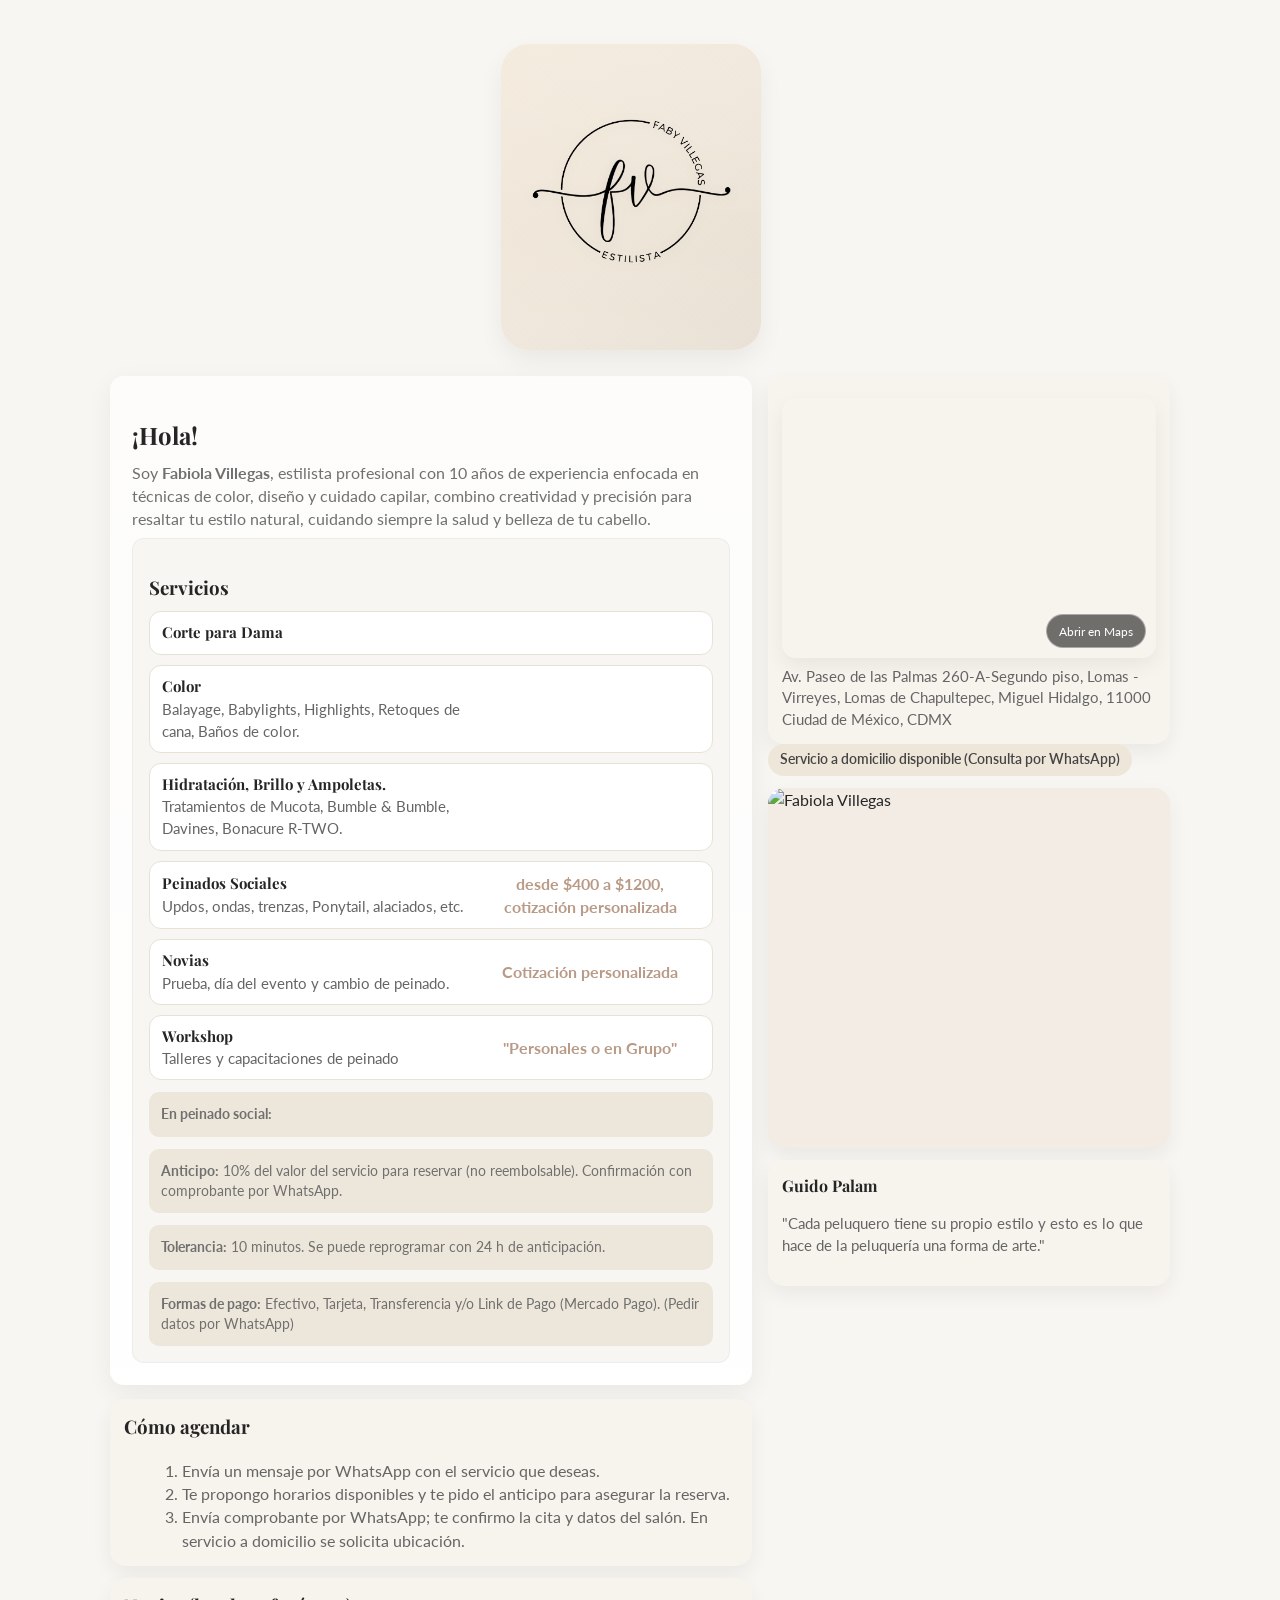
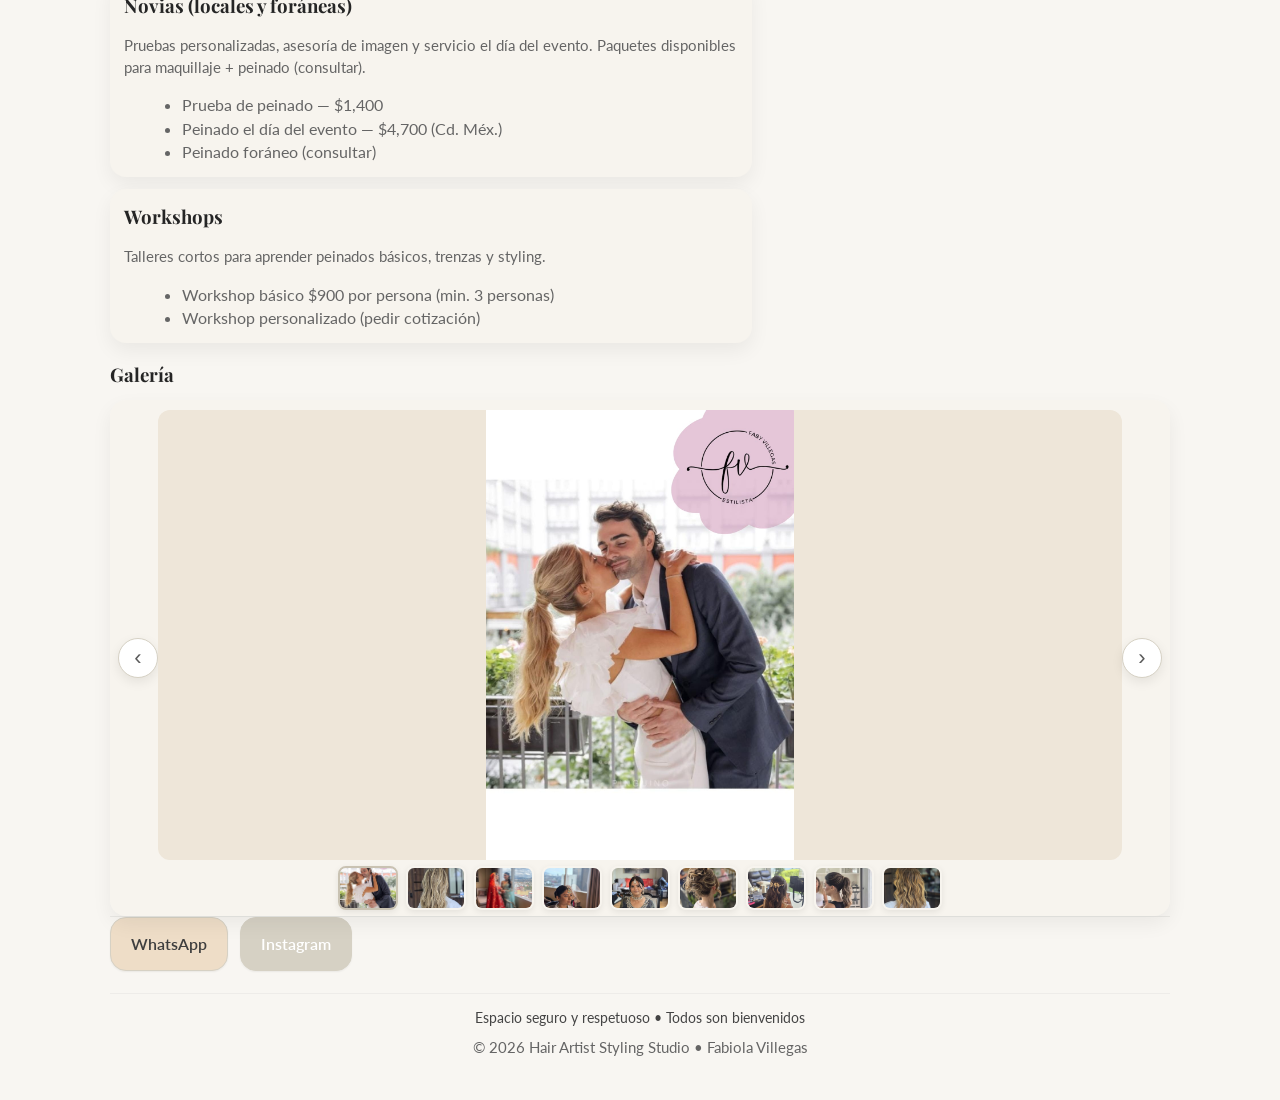
==== index.html @ 98ca0963 "Update index.html" ====
<!doctype html>
<html lang="es">
<head>
  <meta charset="utf-8" />
  <meta name="viewport" content="width=device-width,initial-scale=1" />
  <title>Hair Artist Styling Studio | Fabiola Villegas</title>

  <!-- Tipografías -->
  <link href="https://fonts.googleapis.com/css2?family=Lato:wght@300;400;700&family=Playfair+Display:wght@400;600&display=swap" rel="stylesheet">

  <!-- Tu hoja de estilos base (se respeta) -->
  <link rel="stylesheet" href="style.css">

  <!-- Estilos de esta página -->
  <style>
    /* -------- Tipografía base y tarjetas (apoya tu style.css) -------- */
    body{ font-family:Lato,system-ui,-apple-system,Segoe UI,Roboto,Arial,sans-serif; color:#252525; }
    h2,h3,h4{ font-family:"Playfair Display",serif; }
    .card{ background:#F7F4EE; border-radius:16px; padding:14px; box-shadow:0 8px 20px rgba(0,0,0,.06); }
    .muted{ color:#656565; } .small{ font-size:.95rem; }
    .pill{ display:inline-block; padding:.35rem .75rem; border-radius:999px; background:#EEE6D9; color:#444; font-weight:600; font-size:.9rem; }

    /* ========= HEADER DECORATIVO ========= */
    header.site-header{ padding:0 !important; }
    .header-surface{
      position: relative; margin: 16px auto 8px; padding: 28px 16px;
      border-radius: 28px; max-width: 1100px; overflow: hidden;
      box-shadow: 0 10px 24px rgba(0,0,0,.06);
      background-image:
        linear-gradient(135deg,#F3E9DB 0%, #EEE5D8 55%, #E7DFD2 100%),
        url('assets/header-bg.jpg');
      background-size: cover, cover; background-position: center, center;
      background-blend-mode: multiply;
    }
    .header-surface::after{
      content:""; position:absolute; inset:0; pointer-events:none;
      background:
        radial-gradient(1200px 400px at 80% -10%, rgba(255,255,255,.35), transparent 60%) ,
        radial-gradient(900px 300px at -10% 110%, rgba(255,255,255,.25), transparent 60%),
        repeating-linear-gradient(45deg, rgba(255,255,255,.05) 0 2px, rgba(0,0,0,.02) 2px 4px);
      mix-blend-mode: soft-light;
    }
    .header-surface .brand{
      display:flex !important; flex-direction:column !important;
      align-items:center !important; justify-content:center !important;
      gap:10px !important; margin:0 auto !important; text-align:center !important;
    }
    .header-surface .logo{ line-height:0 !important; }
    .header-surface .logo img{
      display:block !important; margin:0 auto !important;
      width:auto !important; height:auto !important; max-height:180px !important;
      filter: drop-shadow(0 2px 6px rgba(0,0,0,.08));
    }
    @media (min-width:992px){
      .header-surface{ padding:36px 20px; }
      .header-surface .logo img{ max-height:220px !important; }
    }
    .header-surface .brand-text h1,
    .header-surface .brand-text .subtitle{
      margin:4px 0 0 0 !important; text-align:center !important; color:#3a3a3a;
      text-shadow: 0 1px 0 rgba(255,255,255,.45);
    }
    .header-surface .brand-text h1{
      font-size: clamp(24px, 3.2vw, 36px) !important; line-height:1.15 !important;
    }

    /* -------- Layout principal -------- */
    .hero{
      display:grid !important;
      gap:16px;
      grid-template-columns:1fr; /* móvil */
    }
    /* 2 columnas desde tablet */
    @media (min-width:768px){
      .hero{ grid-template-columns:1.6fr 1fr; }
    }

    /* -------- Servicios -------- */
    .services{ display:grid; grid-template-columns:1fr; gap:10px; }

    /* ADECUACIÓN: una sola fila + precio centrado */
    .service{
      display:flex;
      align-items:center;                /* centra verticalmente */
      justify-content:space-between;
      gap:12px;
      background:#fff;
      padding:10px 12px;
      border-radius:12px;
      border:1px solid #E7E2D7;
      flex-wrap:nowrap;                  /* evita que salte a 2 filas en desktop */
    }
    .service > div:first-child{
      min-width:0;                       /* permite que el texto se ajuste sin empujar el precio */
    }
    .service h3{ margin:0; }
    .service .small{ display:block; }

    .price{
      font-weight:700;
      flex:0 0 220px;                    /* ancho fijo para la “columna” del precio */
      text-align:center;                 /* centra el costo */
      white-space:normal;                /* si el precio es largo, que haga salto */
    }

    /* En móviles permitimos que el precio baje debajo y quede centrado */
    @media (max-width:560px){
      .service{ flex-wrap:wrap; }
      .price{
        flex:1 1 100%;
        text-align:center;
        margin-top:6px;
      }
    }

    /* -------- Foto lateral (hueco derecho) -------- */
    @media (min-width:980px){
      .side-gap-photo{
        height: clamp(360px, 28vh, 600px);
        border-radius:16px; overflow:hidden; margin:12px 0;
        box-shadow:0 8px 20px rgba(0,0,0,.06); background:#F2ECE4;
      }
      .side-gap-photo img{ width:100%; height:100%; object-fit:cover; object-position:center; display:block; }
    }
    @media (max-width:979px){ .side-gap-photo{ display:none; } }

    /* -------- Novias + Workshops en UNA columna (izquierda) -------- */
    .sections{ display:grid; grid-template-columns:1fr; gap:12px; margin-top:12px; }

    /* -------- Carrusel / Galería -------- */
    #gallery{ margin-top:18px; }
    .carousel{ position:relative; border-radius:16px; background:#F7F4EE; padding:10px 48px 56px; box-shadow:0 8px 20px rgba(0,0,0,.06); }
    .c-viewport{ position:relative; height:clamp(320px,50vh,520px); overflow:hidden; border-radius:12px; background:#EEE6D9; }
    .c-slide{ position:absolute; inset:0; width:100%; height:100%; object-fit:contain; opacity:0; transform:scale(.98); transition:opacity .35s ease, transform .35s ease; }
    .c-slide.is-active{ opacity:1; transform:scale(1); }
    .c-nav{ position:absolute; top:50%; transform:translateY(-50%); width:40px; height:40px; border-radius:999px; border:1px solid #D6D1C4; background:#fff; color:#5a5a5a; display:grid; place-items:center; font-size:22px; cursor:pointer; box-shadow:0 4px 12px rgba(0,0,0,.08); user-select:none; }
    .c-prev{ left:8px; } .c-next{ right:8px; } .c-nav:hover{ background:#F9F7F3; }
    .c-thumbs{ position:absolute; left:0; right:0; bottom:6px; display:flex; gap:8px; justify-content:center; padding:0 12px; }
    .c-thumb{ width:60px; height:44px; border:2px solid transparent; border-radius:8px; overflow:hidden; background:transparent; cursor:pointer; box-shadow:0 2px 6px rgba(0,0,0,.08); padding:0; }
    .c-thumb img{ width:100%; height:100%; object-fit:cover; display:block; }
    .c-thumb.is-active{ border-color:#C9C2B2; }
    @media (max-width:680px){ .carousel{ padding:8px 40px 64px; } .c-viewport{ height:clamp(240px,42vh,360px); } .c-thumb{ width:52px; height:38px; } }

    /* -------- Mapa embebido + botón Maps -------- */
    .map-embed{ position:relative; margin-top:8px; border-radius:14px; overflow:hidden; box-shadow:0 8px 20px rgba(0,0,0,.06); height:220px; }
    .map-embed iframe{ width:100%; height:100%; border:0; display:block; }
    .map-open{ position:absolute; right:10px; bottom:10px; padding:.45rem .75rem; border-radius:999px; background:rgba(0,0,0,.55); color:#fff; font-size:12px; text-decoration:none; border:1px solid rgba(255,255,255,.4); backdrop-filter:blur(2px); }
    .map-open:hover{ background:rgba(0,0,0,.7); }
    @media (min-width:980px){ .map-embed{ height:260px; } }

    /* -------- CTA final -------- */
    .cta-row{ display:inline-flex; gap:12px; align-items:center; justify-content:center; }
    .cta-btn{ padding:.9rem 1.25rem; border-radius:1rem; box-shadow:0 1px 2px rgba(0,0,0,.06); border:1px solid #D6D1C4; font-size:1rem; font-weight:600; display:inline-flex; align-items:center; justify-content:center; gap:.5rem; text-decoration:none; }
    .cta-wa{ background:#EEDDC7; color:#3E3E3E; } .cta-ig{ background:#D6D1C4; color:#fff; }
    #cta-final{ border-top:1px solid rgba(0,0,0,.06); }

    /* -------- Footer -------- */
    footer{ text-align:center; padding:14px 0; color:#444; }

    /* -------- Asegurar que el mapa vaya primero en la columna derecha -------- */
    .card.center{ display:flex; flex-direction:column; gap:8px; }
    .card.center .map-embed{ order:-1; } /* mapa arriba */
  </style>
</head>

<body>
  <div class="wrap">
    <!-- ===== HEADER ===== -->
    <header class="site-header">
      <div class="header-surface">
        <div class="brand">
          <div class="logo">
            <img src="assets/logo.svg" alt="Logo de Fabiola Villegas">
          </div>
          <div class="brand-text">
            <div class="subtitle"></div>
          </div>
        </div>
      </div>
      <div class="top-ctas"></div>
    </header>

    <!-- ===== CONTENIDO PRINCIPAL ===== -->
    <main>
      <section class="hero" id="home">
        <!-- Columna IZQUIERDA -->
        <div>
          <div class="intro">
            <h2>¡Hola!</h2>
            <p>Soy <strong>Fabiola Villegas</strong>, estilista profesional con 10 años de experiencia enfocada en técnicas de color, diseño y cuidado capilar, combino creatividad y precisión para resaltar tu estilo natural, cuidando siempre la salud y belleza de tu cabello.</p>

            <div class="menu-card">
              <h3 style="margin-bottom:8px">Servicios</h3>

              <div class="services">
                <div class="service">
                  <div>
                    <h3>Corte para Dama</h3>
                    <div class="small muted"></div>
                  </div>
                  <div class="price"></div>
                </div>

                <div class="service">
                  <div>
                    <h3>Color</h3>
                    <div class="small muted">Balayage, Babylights, Highlights, Retoques de cana, Baños de color.</div>
                  </div>
                  <div class="price"></div>
                </div>

                <div class="service">
                  <div>
                    <h3>Hidratación, Brillo y Ampoletas.</h3>
                    <div class="small muted">Tratamientos de Mucota, Bumble & Bumble, Davines, Bonacure R-TWO.</div>
                  </div>
                  <div class="price"></div>
                </div>

                <div class="service">
                  <div>
                    <h3>Peinados Sociales</h3>
                    <div class="small muted">Updos, ondas, trenzas, Ponytail, alaciados, etc.</div>
                  </div>
                  <div class="price">desde $400 a $1200, cotización personalizada</div>
                </div>

                <div class="service">
                  <div>
                    <h3>Novias</h3>
                    <div class="small muted">Prueba, día del evento y cambio de peinado.</div>
                  </div>
                  <div class="price">Cotización personalizada</div>
                </div>

                <div class="service">
                  <div>
                    <h3>Workshop</h3>
                    <div class="small muted">Talleres y capacitaciones de peinado</div>
                  </div>
                  <div class="price">"Personales o en Grupo"</div>
                </div>
              </div>

              <!-- Políticas (estructura) -->
              <div class="policies" style="margin-top:12px">
                <div class="policy-item"><strong>En peinado social:</strong></div>
                <div class="policy-item"><strong>Anticipo:</strong> 10% del valor del servicio para reservar (no reembolsable). Confirmación con comprobante por WhatsApp.</div>
                <div class="policy-item"><strong>Tolerancia:</strong> 10 minutos. Se puede reprogramar con 24 h de anticipación.</div>
                <div class="policy-item"><strong>Formas de pago:</strong> Efectivo, Tarjeta, Transferencia y/o Link de Pago (Mercado Pago). (Pedir datos por WhatsApp)</div>
              </div>
            </div>
          </div>

          <div style="margin-top:14px" class="card">
            <h3 style="margin-top:0">Cómo agendar</h3>
            <ol class="muted" style="margin:8px 0 0 18px;">
              <li>Envía un mensaje por WhatsApp con el servicio que deseas.</li>
              <li>Te propongo horarios disponibles y te pido el anticipo para asegurar la reserva.</li>
              <li>Envía comprobante por WhatsApp; te confirmo la cita y datos del salón. En servicio a domicilio se solicita ubicación.</li>
            </ol>
          </div>

          <!-- Novias + Workshops en la misma columna -->
          <div class="sections" id="extras">
            <div class="card">
              <h3 style="margin:0 0 8px 0">Novias (locales y foráneas)</h3>
              <p class="muted small">Pruebas personalizadas, asesoría de imagen y servicio el día del evento. Paquetes disponibles para maquillaje + peinado (consultar).</p>
              <ul class="muted" style="margin:8px 0 0 18px">
                <li>Prueba de peinado — $1,400</li>
                <li>Peinado el día del evento — $4,700 (Cd. Méx.)</li>
                <li>Peinado foráneo (consultar)</li>
              </ul>
            </div>

            <div class="card">
              <h3 style="margin:0 0 8px 0">Workshops</h3>
              <p class="muted small">Talleres cortos para aprender peinados básicos, trenzas y styling.</p>
              <ul class="muted" style="margin:8px 0 0 18px">
                <li>Workshop básico $900 por persona (min. 3 personas)</li>
                <li>Workshop personalizado (pedir cotización)</li>
              </ul>
            </div>
          </div>
        </div>

        <!-- Columna DERECHA -->
        <aside>
          <div style="position:sticky;top:20px">
            <div class="card center">
              <!-- Mapa ARRIBA -->
              <div class="map-embed">
                <iframe
                  id="mapFrame"
                  loading="lazy"
                  referrerpolicy="no-referrer-when-downgrade"
                  src="https://www.google.com/maps?q=Av.%20Paseo%20de%20las%20Palmas%20260-A-Segundo%20piso,%20Lomas%20-%20Virreyes,%20Lomas%20de%20Chapultepec,%20Miguel%20Hidalgo,%2011000%20Ciudad%20de%20M%C3%A9xico,%20CDMX&output=embed">
                </iframe>
                <a id="mapBtn" class="map-open" href="https://maps.app.goo.gl/RFWnkcmC7BvtQfgcA" target="_blank" rel="noopener">Abrir en Maps</a>
              </div>
<div class="muted small" style="line-height:1.4">
                Av. Paseo de las Palmas 260-A-Segundo piso, Lomas - Virreyes, Lomas de Chapultepec, Miguel Hidalgo, 11000 Ciudad de México, CDMX
              </div>
            </div>

              <div class="pill">Servicio a domicilio disponible (Consulta por WhatsApp)</div>
            <div class="side-gap-photo">
              <img src="assets/fabiola.jpg" alt="Fabiola Villegas">
            </div>

            <div class="card" style="margin-top:12px">
              <h4 style="margin:0 0 8px 0">Guido Palam</h4>
              <p class="muted small">"Cada peluquero tiene su propio estilo y esto es lo que hace de la peluquería una forma de arte."</p>
            </div>
          </div>
        </aside>
      </section>

      <!-- Galería / Carrusel -->
      <section id="gallery">
        <h3 style="margin:0 0 12px 0">Galería</h3>

        <div class="carousel" data-carousel>
          <button class="c-nav c-prev" aria-label="Anterior">‹</button>

          <div class="c-viewport">
            <img class="c-slide is-active" src="assets/photo3.jpg"  alt="Foto 3">
            <img class="c-slide"           src="assets/photo4.jpg"  alt="Foto 4">
            <img class="c-slide"           src="assets/photo5.jpg"  alt="Foto 5">
            <img class="c-slide"           src="assets/photo6.jpg"  alt="Foto 6">
            <img class="c-slide"           src="assets/photo7.jpg"  alt="Foto 7">
            <img class="c-slide"           src="assets/photo8.jpg"  alt="Foto 8">
            <img class="c-slide"           src="assets/photo9.jpg"  alt="Foto 9">
            <img class="c-slide"           src="assets/photo10.jpg" alt="Foto 10">
            <img class="c-slide"           src="assets/photo11.jpg" alt="Foto 11">
          </div>

          <button class="c-nav c-next" aria-label="Siguiente">›</button>

          <div class="c-thumbs">
            <button class="c-thumb is-active"><img src="assets/photo3.jpg"  alt=""></button>
            <button class="c-thumb"><img src="assets/photo4.jpg"  alt=""></button>
            <button class="c-thumb"><img src="assets/photo5.jpg"  alt=""></button>
            <button class="c-thumb"><img src="assets/photo6.jpg"  alt=""></button>
            <button class="c-thumb"><img src="assets/photo7.jpg"  alt=""></button>
            <button class="c-thumb"><img src="assets/photo8.jpg"  alt=""></button>
            <button class="c-thumb"><img src="assets/photo9.jpg"  alt=""></button>
            <button class="c-thumb"><img src="assets/photo10.jpg" alt=""></button>
            <button class="c-thumb"><img src="assets/photo11.jpg" alt=""></button>
          </div>
        </div>
      </section>
    </main>

    <!-- CTA ÚNICO AL FINAL -->
    <section id="cta-final" class="py-10">
      <div class="text-center">
        <div class="cta-row">
          <a href="https://wa.me/525561117810?text=Hola%2C%20me%20gustaría%C3%ADa%20agendar%20una%20cita.%20%C2%BFTienen%20disponibilidad%20esta%20semana%3F" target="_blank" rel="noopener" class="cta-btn cta-wa">WhatsApp</a>
          <a href="https://instagram.com/faby_ville28" target="_blank" rel="noopener" class="cta-btn cta-ig">Instagram</a>
        </div>
      </div>
    </section>

    <!-- Footer -->
    <footer>
      <div style="margin-bottom:8px">Espacio seguro y respetuoso • Todos son bienvenidos</div>
      <div class="small muted">© <span id="year"></span> Hair Artist Styling Studio • Fabiola Villegas</div>
    </footer>
  </div>

  <!-- Carrusel JS (ligero) -->
  <script>
  (function(){
    const car = document.querySelector('[data-carousel]');
    if(!car) return;

    const slides = Array.from(car.querySelectorAll('.c-slide'));
    const thumbs = Array.from(car.querySelectorAll('.c-thumb'));
    const prev   = car.querySelector('.c-prev');
    const next   = car.querySelector('.c-next');

    let i = slides.findIndex(s => s.classList.contains('is-active'));
    if(i < 0) i = 0;
    let lock = false;

    function go(n){
      if(lock) return;
      lock = true;
      i = (n + slides.length) % slides.length;
      slides.forEach((s,idx)=> s.classList.toggle('is-active', idx===i));
      thumbs .forEach((t,idx)=> t.classList.toggle('is-active', idx===i));
      setTimeout(()=> lock=false, 350);
    }

    prev.addEventListener('click', ()=> go(i-1));
    next.addEventListener('click', ()=> go(i+1));
    thumbs.forEach((t,idx)=> t.addEventListener('click', ()=> go(idx)));

    document.addEventListener('keydown', (e)=>{
      if(e.key === 'ArrowLeft')  go(i-1);
      if(e.key === 'ArrowRight') go(i+1);
    });

    let sx = 0, dx = 0, vp = car.querySelector('.c-viewport');
    vp.addEventListener('touchstart', e=>{ sx = e.touches[0].clientX; dx=0; }, {passive:true});
    vp.addEventListener('touchmove',  e=>{ dx = e.touches[0].clientX - sx; }, {passive:true});
    vp.addEventListener('touchend',  ()=>{ if(Math.abs(dx) > 40) go(i + (dx<0 ? 1 : -1)); });
  })();
  </script>

  <!-- Año dinámico del footer -->
  <script>
    document.getElementById('year').textContent = new Date().getFullYear();
  </script>

  <!-- Mapa: abre Apple Maps en iOS y Google Maps en otros -->
  <script>
  (function(){
    var address   = 'Av. Paseo de las Palmas 260-A-Segundo piso, Lomas - Virreyes, Lomas de Chapultepec, Miguel Hidalgo, 11000 Ciudad de México, CDMX';
    var googleURL = 'https://maps.app.goo.gl/RFWnkcmC7BvtQfgcA';
    var appleURL  = 'http://maps.apple.com/?q=' + encodeURIComponent(address);

    var ua = navigator.userAgent || navigator.vendor || window.opera;
    var isIOS = /iPad|iPhone|iPod/.test(ua);

    var btn = document.getElementById('mapBtn');
    if (btn) btn.href = isIOS ? appleURL : googleURL;
  })();
  </script>
</body>
</html>
---- style.css ----
:root{
  --peanut: #B99A87;
  --cream: #F3EDE6;
  --chalk-beige:#EDE6DA;
  --neutral:#C9C2B2;
  --white-beige:#F8F6F2;
  --peach-cream:#F2DDD0;
  --text:#222222;
  --muted:#707070;
  --radius:14px;
  --maxw:1100px;
}

*{box-sizing:border-box}
html,body{height:100%}
body{
  margin:0;
  font-family: "Lato", system-ui, Arial, sans-serif;
  color:var(--text);
  background:var(--white-beige);
  line-height:1.45;
}

a{color:inherit;text-decoration:none}

.wrap{max-width:var(--maxw);margin:0 auto;padding:28px 20px;}

header{
  display:flex;
  gap:18px;
  align-items:center;
  justify-content:space-between;
  padding:18px 0 6px;
}
.brand{display:flex;gap:14px;align-items:center}
.logo-wrap{display:flex;align-items:center;gap:12px}
.logo-img{width:84px;height:84px;border-radius:18px;overflow:hidden;display:flex;align-items:center;justify-content:center;box-shadow:0 6px 18px rgba(0,0,0,0.06)}
h1{margin:0;font-family:"Playfair Display",serif;font-weight:600;font-size:22px;color:var(--text)}
.subtitle{font-size:13px;color:var(--muted);margin-top:4px}

.top-ctas{display:flex;gap:10px;align-items:center}
.btn{
  display:inline-flex;gap:8px;align-items:center;padding:10px 14px;border-radius:12px;
  text-decoration:none;font-weight:600;font-size:14px;border:0;cursor:pointer;
  box-shadow:0 6px 16px rgba(0,0,0,0.04)
}
.whatsapp{background:var(--peach-cream);color:var(--text)}
.instagram{background:var(--neutral);color:#fff}
.agendar{background:var(--peanut);color:#fff}

main{margin-top:18px}
.hero{
  display:grid;grid-template-columns:1fr 360px;gap:18px;align-items:start;margin-bottom:18px;
}
.intro{
  background:linear-gradient(180deg, rgba(255,255,255,0.7), rgba(255,255,255,0.95));
  padding:22px;border-radius:var(--radius);box-shadow:0 8px 26px rgba(6,6,6,0.06);
}
.intro h2{font-family:"Playfair Display",serif;margin-bottom:6px}
.intro p{margin:8px 0;color:var(--muted)}

.menu-card{
  background:var(--white-beige);padding:16px;border-radius:12px;border:1px solid rgba(0,0,0,0.04)
}
.services{display:grid;grid-template-columns:repeat(2,minmax(0,1fr));gap:12px;margin-top:10px}
.service{
  background:transparent;padding:12px;border-radius:12px;border:1px solid rgba(0,0,0,0.04);
  display:flex;justify-content:space-between;align-items:center;
}
.service h3{margin:0;font-size:15px;font-weight:700;font-family:"Playfair Display",serif}
.price{color:var(--peanut);font-weight:700}

.policies{display:flex;flex-direction:column;gap:12px;margin-top:14px;font-size:14px;color:var(--muted)}
.policy-item{background:var(--chalk-beige);padding:12px;border-radius:10px}

.sections{display:grid;grid-template-columns:1fr 1fr;gap:14px;margin-top:18px}
.card{padding:16px;border-radius:12px;background:linear-gradient(180deg,var(--cream),#fff);box-shadow:0 6px 20px rgba(0,0,0,0.04)}

.gallery{margin-top:18px;display:grid;grid-template-columns:repeat(3,1fr);gap:10px}
.gallery img{width:100%;height:180px;object-fit:cover;border-radius:12px;display:block}

footer{margin-top:22px;padding:18px;border-top:1px solid rgba(0,0,0,0.04);text-align:center;color:var(--muted);font-size:14px}

/* Floating WhatsApp button */
.fab{
  position:fixed;right:18px;bottom:18px;z-index:999;display:flex;flex-direction:column;gap:10px;
}
.fab a{display:inline-flex;align-items:center;gap:10px;background:var(--peanut);color:#fff;padding:12px 14px;border-radius:999px;font-weight:700;box-shadow:0 8px 22px rgba(0,0,0,0.12)}
.fab a.instagram{background:var(--neutral);color:#fff}

/* Responsive */
@media (max-width:980px){
  .hero{grid-template-columns:1fr}
  .gallery{grid-template-columns:repeat(2,1fr)}
  .services{grid-template-columns:repeat(1,1fr)}
  .sections{grid-template-columns:1fr}
}
@media (max-width:520px){
  .logo-img{width:60px;height:60px}
  .gallery img{height:140px}
}
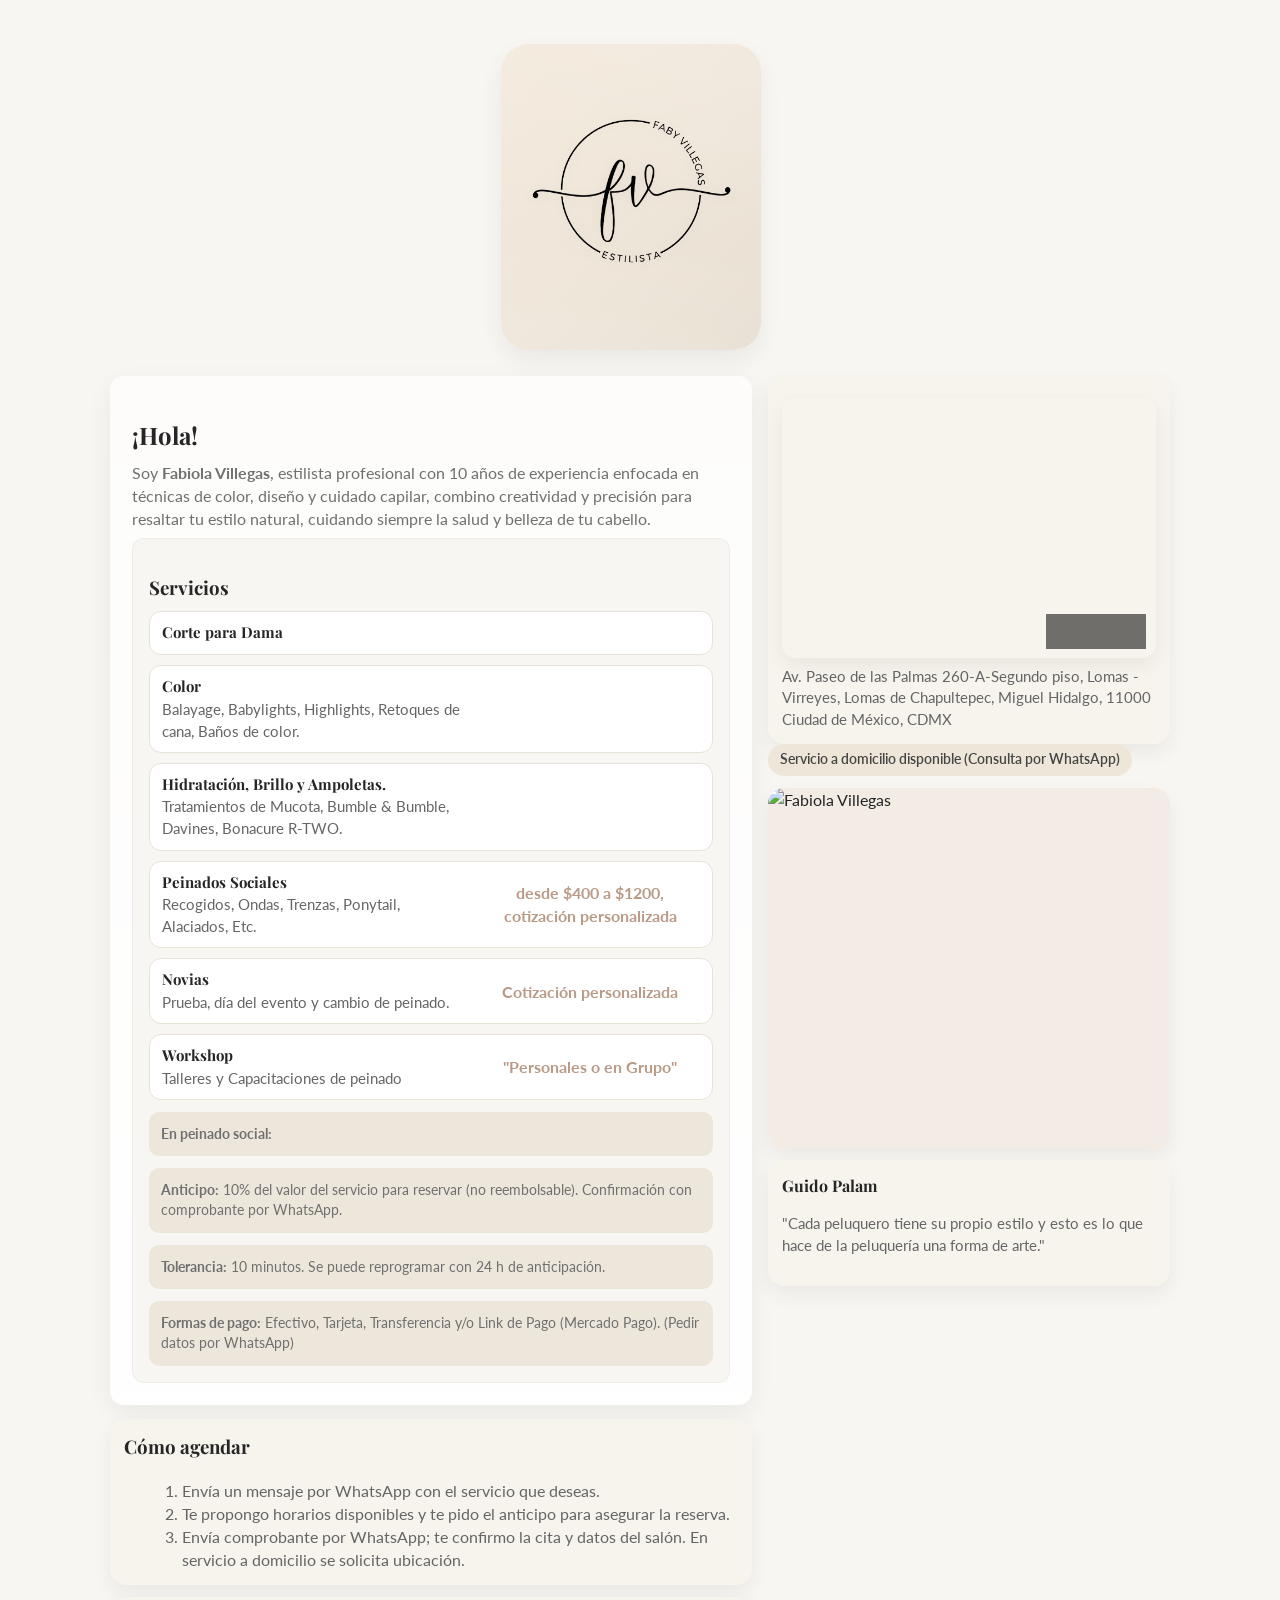
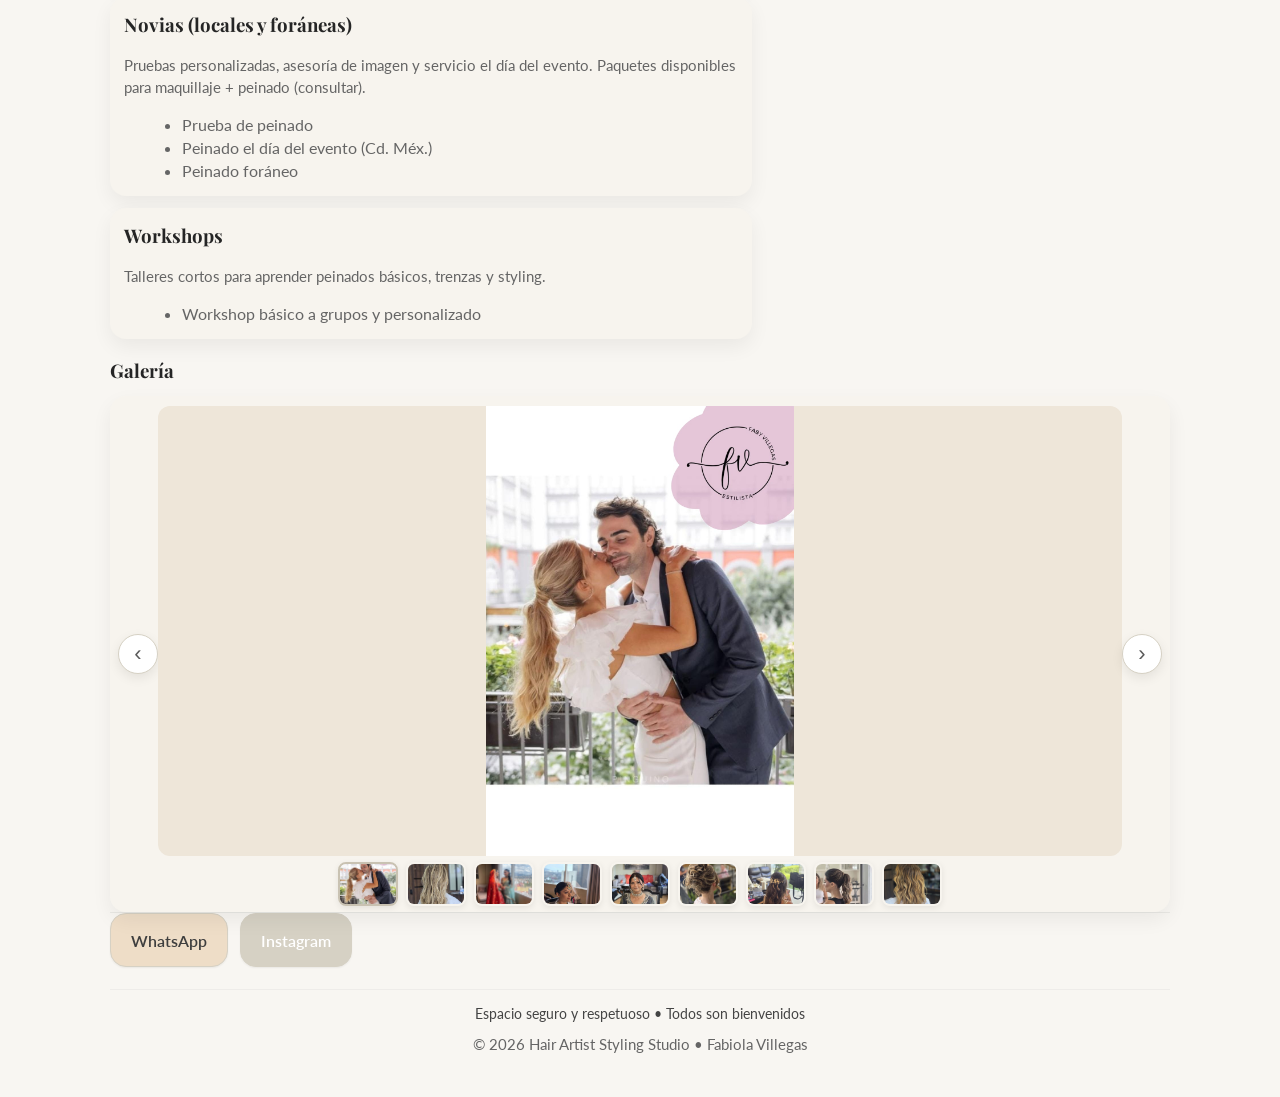
==== commit f494ff9d: "Update index.html" ====
--- a/index.html
+++ b/index.html
@@ -220,7 +220,7 @@
                 <div class="service">
                   <div>
                     <h3>Peinados Sociales</h3>
-                    <div class="small muted">Updos, ondas, trenzas, Ponytail, alaciados, etc.</div>
+                    <div class="small muted">Recogidos, Ondas, Trenzas, Ponytail, Alaciados, Etc.</div>
                   </div>
                   <div class="price">desde $400 a $1200, cotización personalizada</div>
                 </div>
@@ -236,7 +236,7 @@
                 <div class="service">
                   <div>
                     <h3>Workshop</h3>
-                    <div class="small muted">Talleres y capacitaciones de peinado</div>
+                    <div class="small muted">Talleres y Capacitaciones de peinado</div>
                   </div>
                   <div class="price">"Personales o en Grupo"</div>
                 </div>
@@ -267,9 +267,9 @@
               <h3 style="margin:0 0 8px 0">Novias (locales y foráneas)</h3>
               <p class="muted small">Pruebas personalizadas, asesoría de imagen y servicio el día del evento. Paquetes disponibles para maquillaje + peinado (consultar).</p>
               <ul class="muted" style="margin:8px 0 0 18px">
-                <li>Prueba de peinado — $1,400</li>
-                <li>Peinado el día del evento — $4,700 (Cd. Méx.)</li>
-                <li>Peinado foráneo (consultar)</li>
+                <li>Prueba de peinado</li>
+                <li>Peinado el día del evento (Cd. Méx.)</li>
+                <li>Peinado foráneo</li>
               </ul>
             </div>
 
@@ -277,8 +277,7 @@
               <h3 style="margin:0 0 8px 0">Workshops</h3>
               <p class="muted small">Talleres cortos para aprender peinados básicos, trenzas y styling.</p>
               <ul class="muted" style="margin:8px 0 0 18px">
-                <li>Workshop básico $900 por persona (min. 3 personas)</li>
-                <li>Workshop personalizado (pedir cotización)</li>
+                <li>Workshop básico a grupos y personalizado</li>
               </ul>
             </div>
           </div>
@@ -357,7 +356,7 @@
       <div class="text-center">
         <div class="cta-row">
           <a href="https://wa.me/525561117810?text=Hola%2C%20me%20gustaría%C3%ADa%20agendar%20una%20cita.%20%C2%BFTienen%20disponibilidad%20esta%20semana%3F" target="_blank" rel="noopener" class="cta-btn cta-wa">WhatsApp</a>
-          <a href="https://instagram.com/faby_ville28" target="_blank" rel="noopener" class="cta-btn cta-ig">Instagram</a>
+          <a href="https://www.instagram.com/faby_ville28?igsh=MXB6dDljOHZ5MTRiaA==" target="_blank" rel="noopener" class="cta-btn cta-ig">Instagram</a>
         </div>
       </div>
     </section>
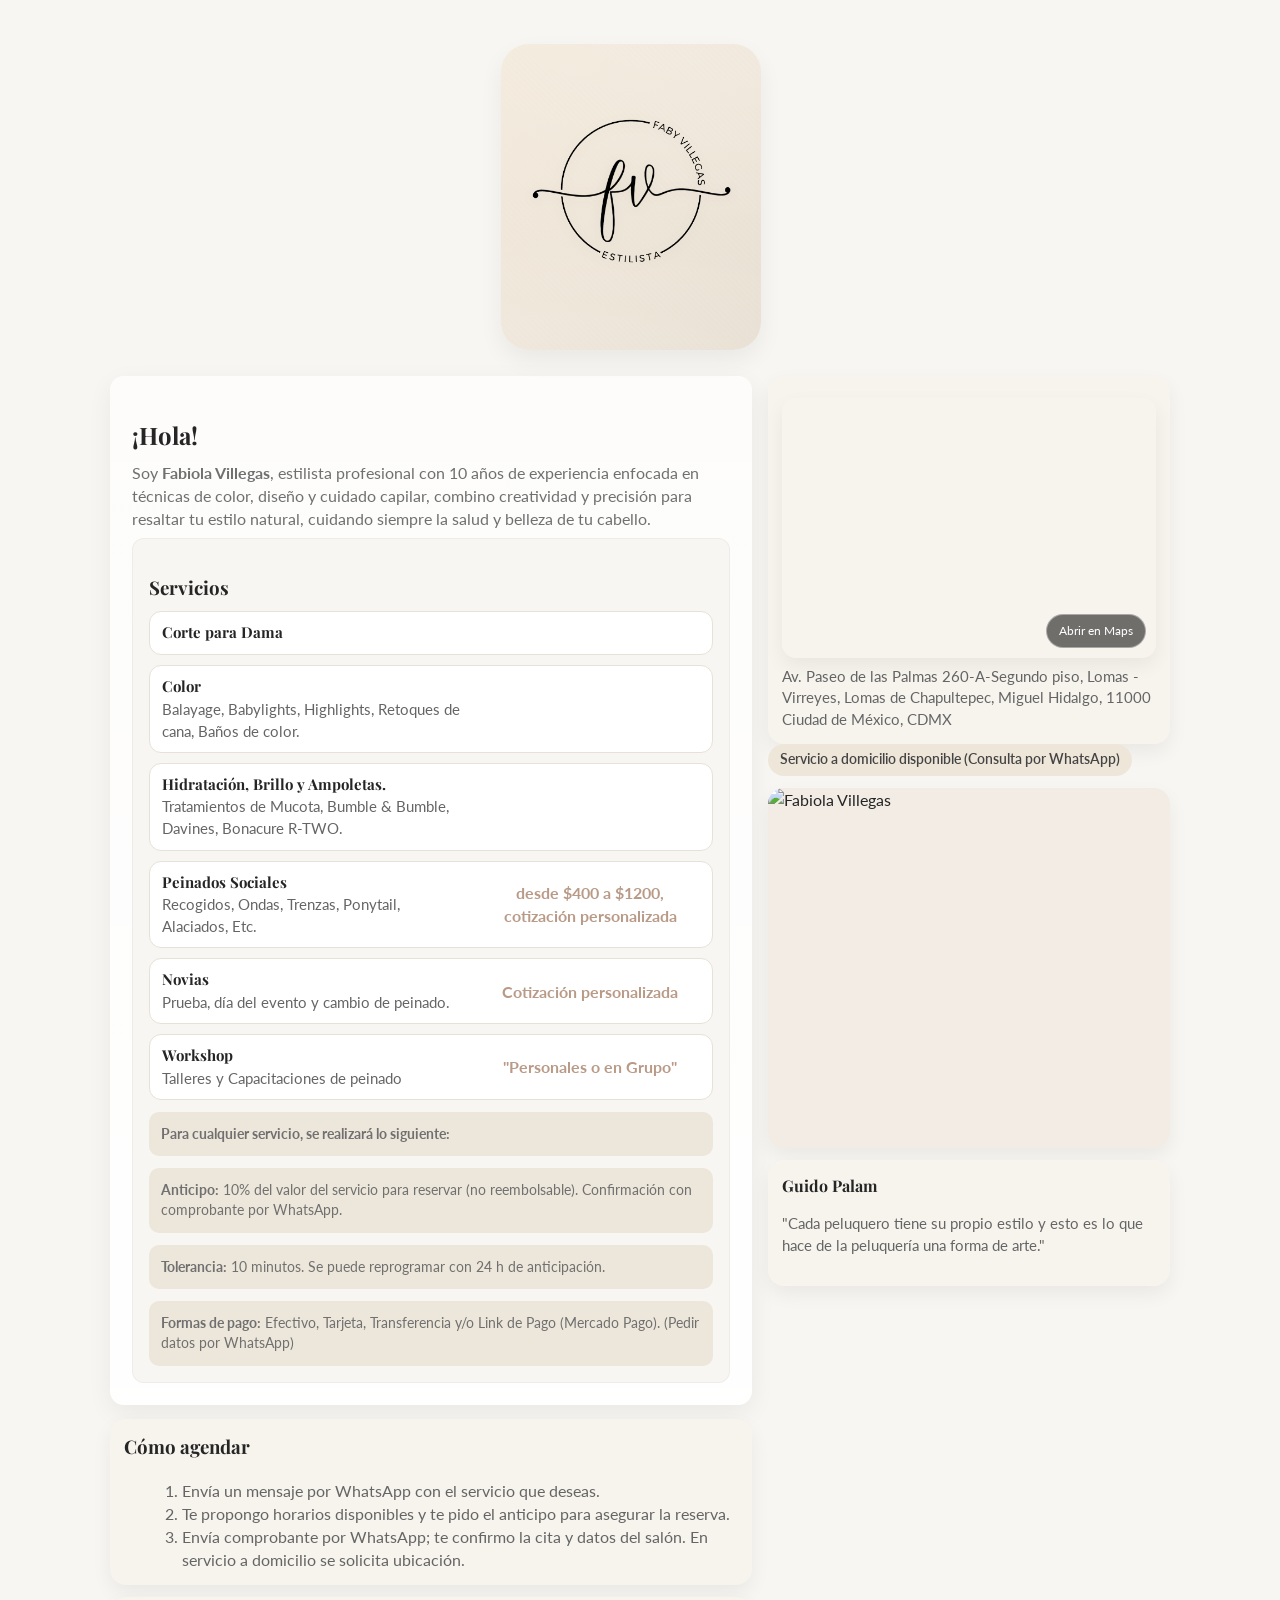
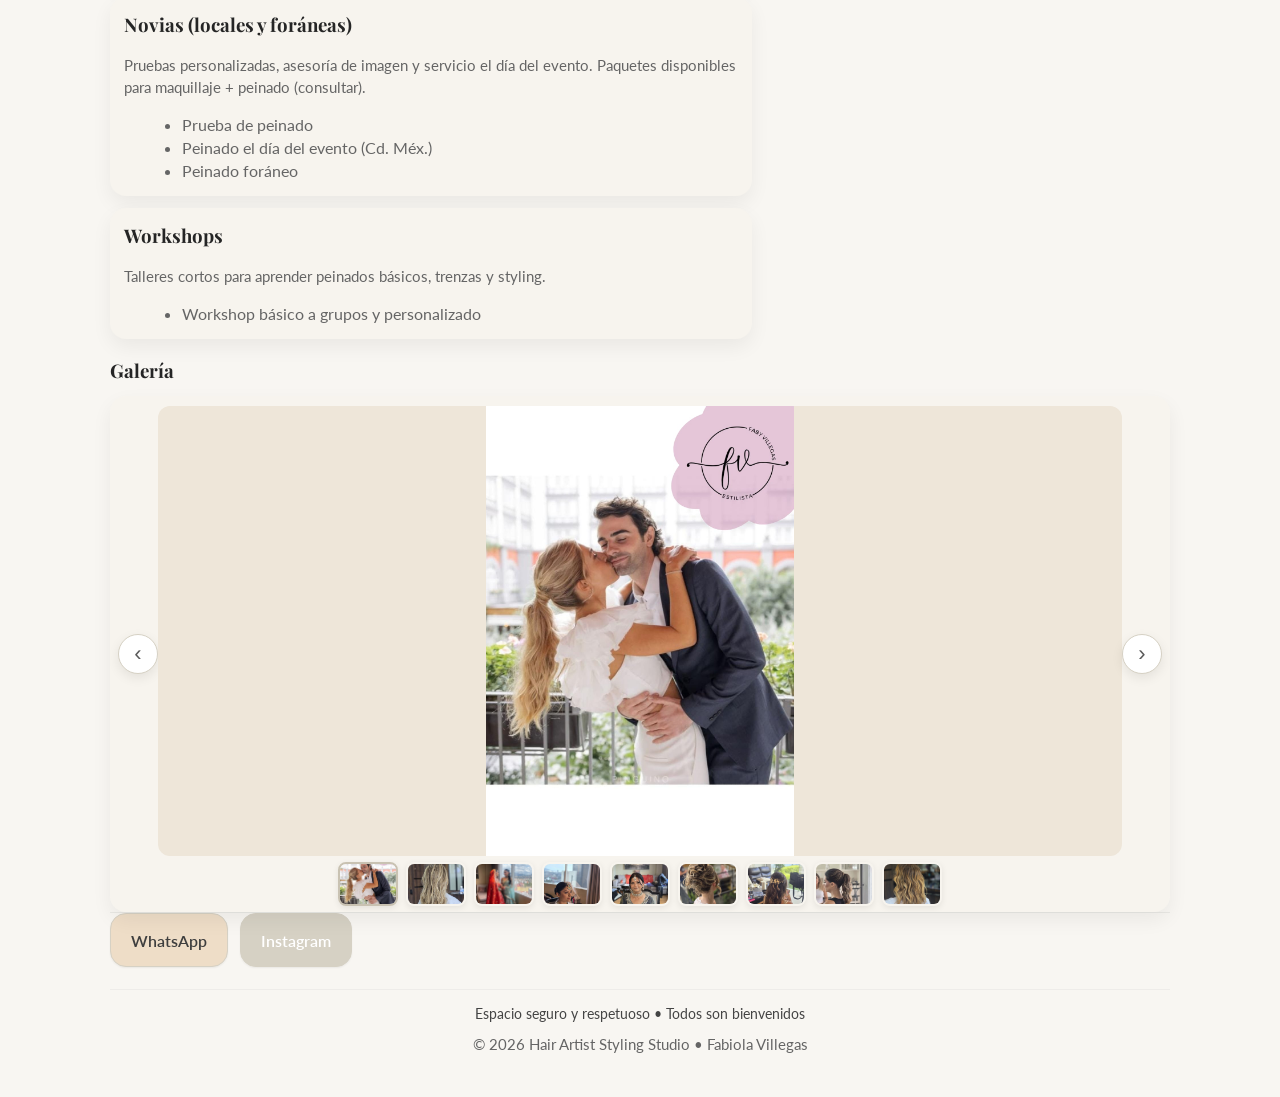
==== commit 037a8340: "Update index.html" ====
--- a/index.html
+++ b/index.html
@@ -244,7 +244,7 @@
 
               <!-- Políticas (estructura) -->
               <div class="policies" style="margin-top:12px">
-                <div class="policy-item"><strong>En peinado social:</strong></div>
+                <div class="policy-item"><strong>Para cualquier servicio, se realizará lo siguiente:</strong></div>
                 <div class="policy-item"><strong>Anticipo:</strong> 10% del valor del servicio para reservar (no reembolsable). Confirmación con comprobante por WhatsApp.</div>
                 <div class="policy-item"><strong>Tolerancia:</strong> 10 minutos. Se puede reprogramar con 24 h de anticipación.</div>
                 <div class="policy-item"><strong>Formas de pago:</strong> Efectivo, Tarjeta, Transferencia y/o Link de Pago (Mercado Pago). (Pedir datos por WhatsApp)</div>
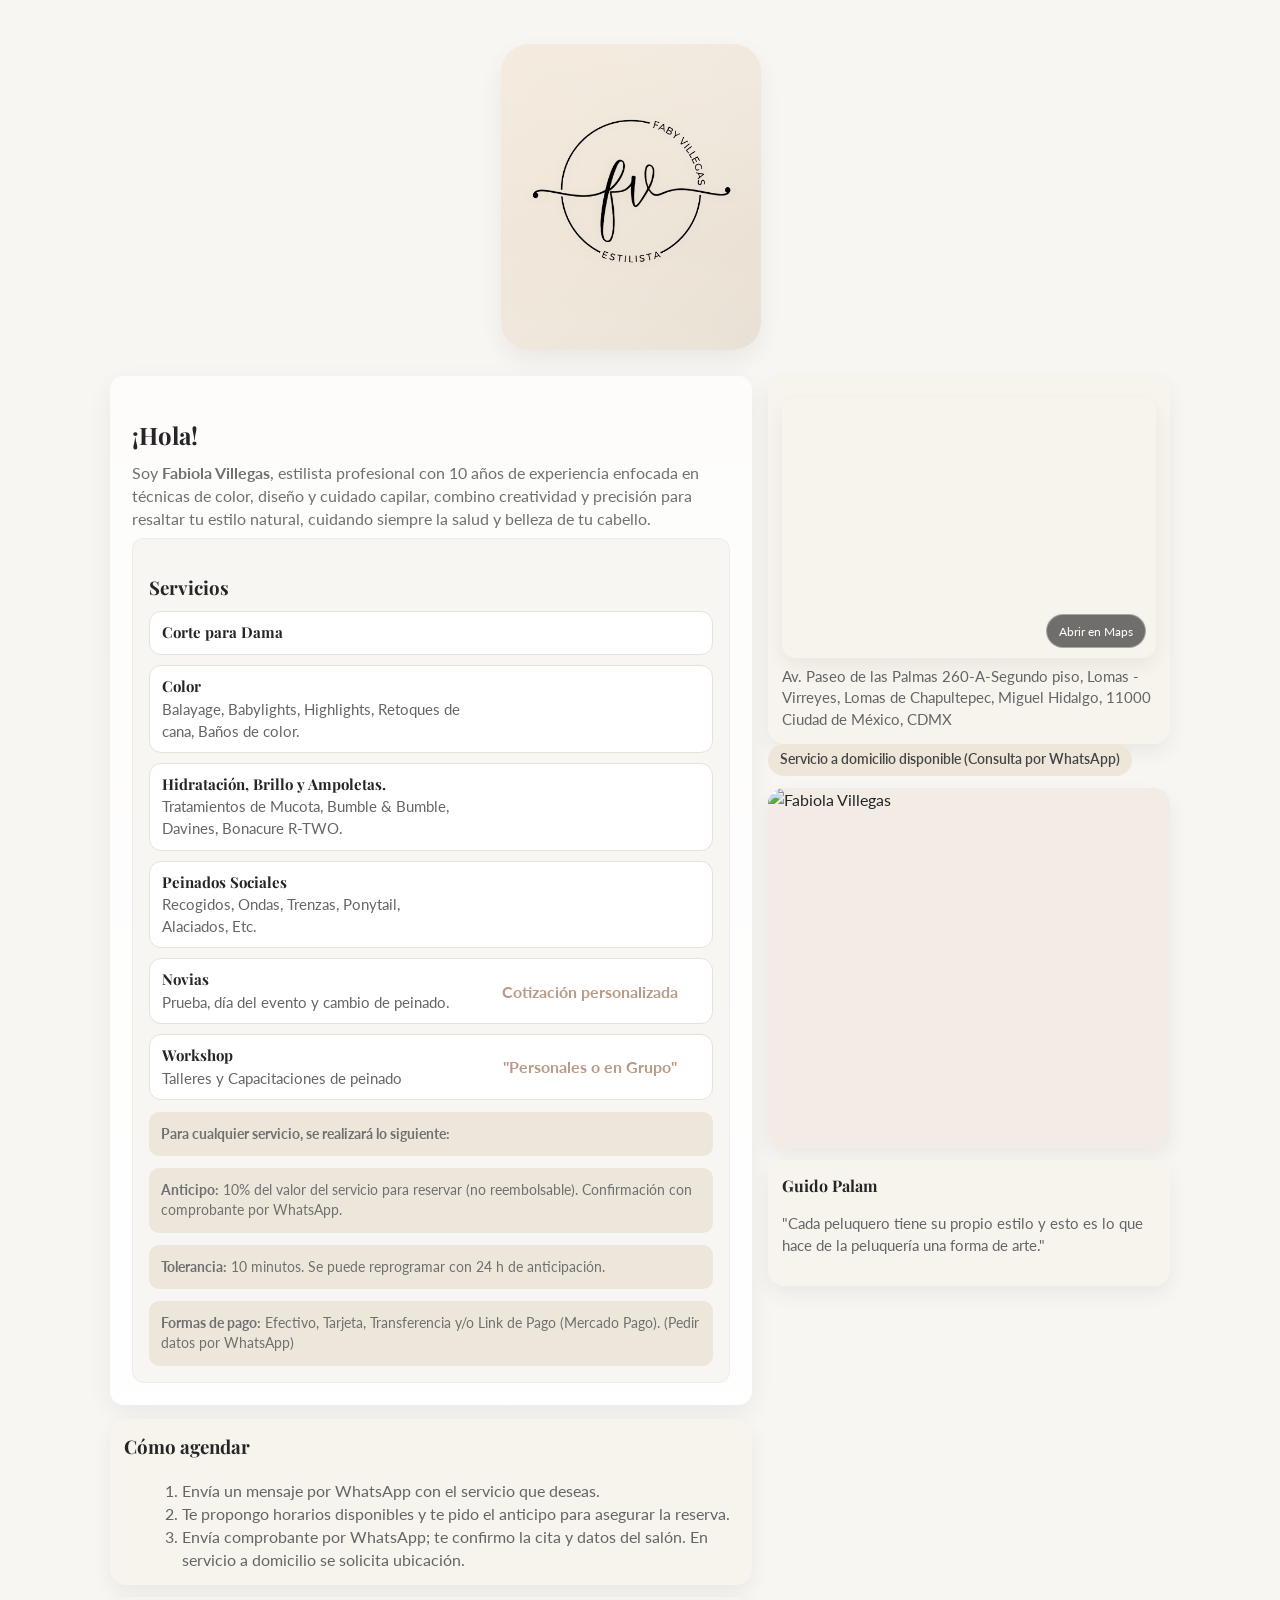
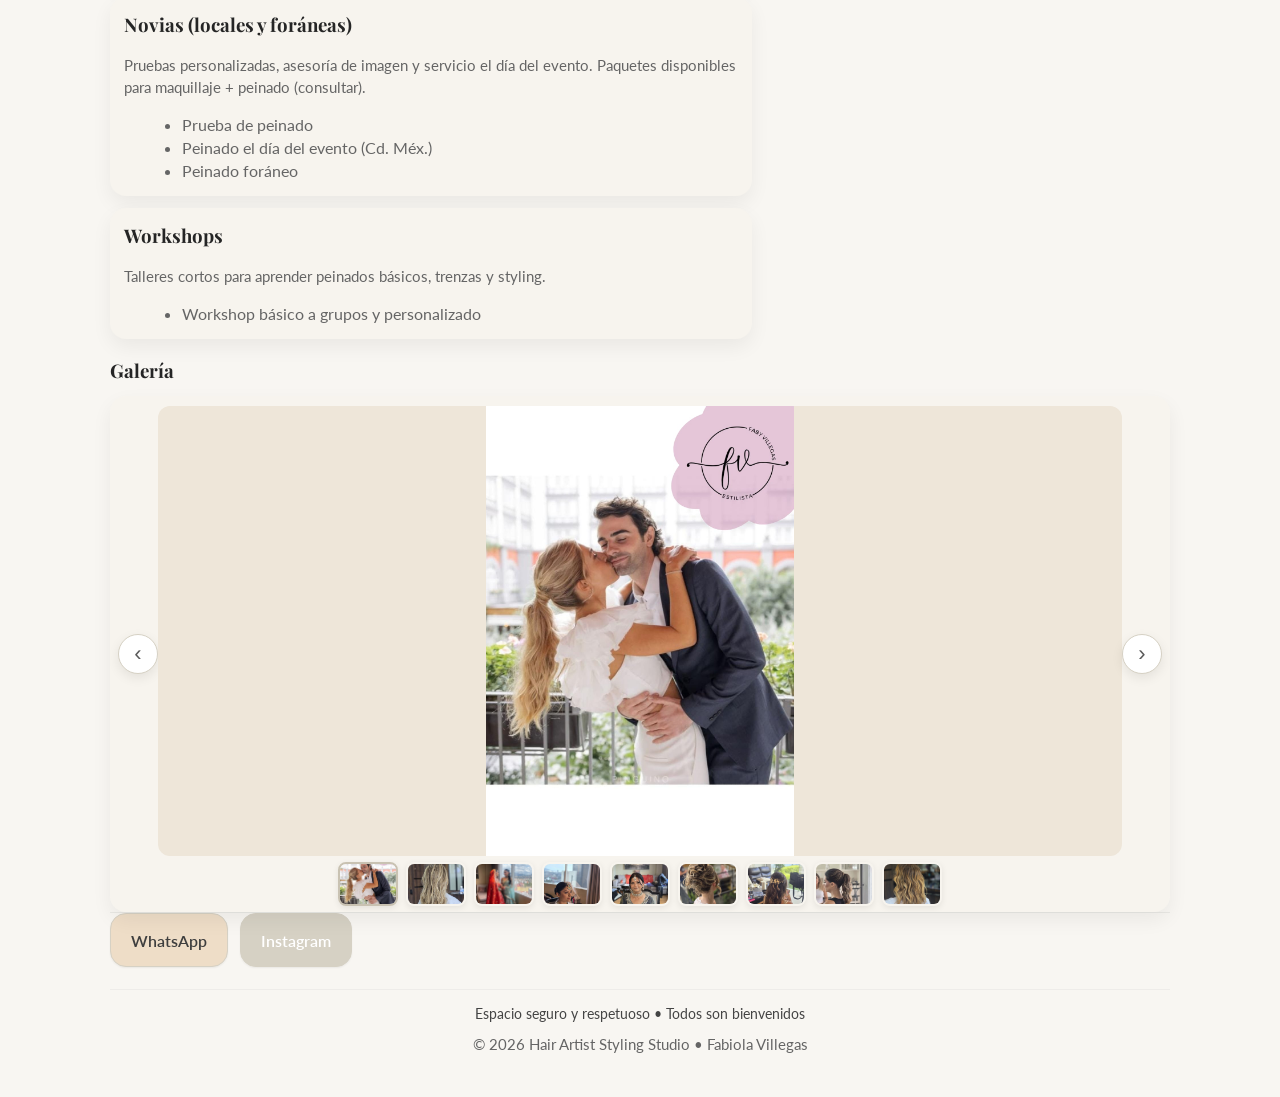
==== commit 555921d5: "Update index.html" ====
--- a/index.html
+++ b/index.html
@@ -222,7 +222,7 @@
                     <h3>Peinados Sociales</h3>
                     <div class="small muted">Recogidos, Ondas, Trenzas, Ponytail, Alaciados, Etc.</div>
                   </div>
-                  <div class="price">desde $400 a $1200, cotización personalizada</div>
+                  <div class="price"></div>
                 </div>
 
                 <div class="service">
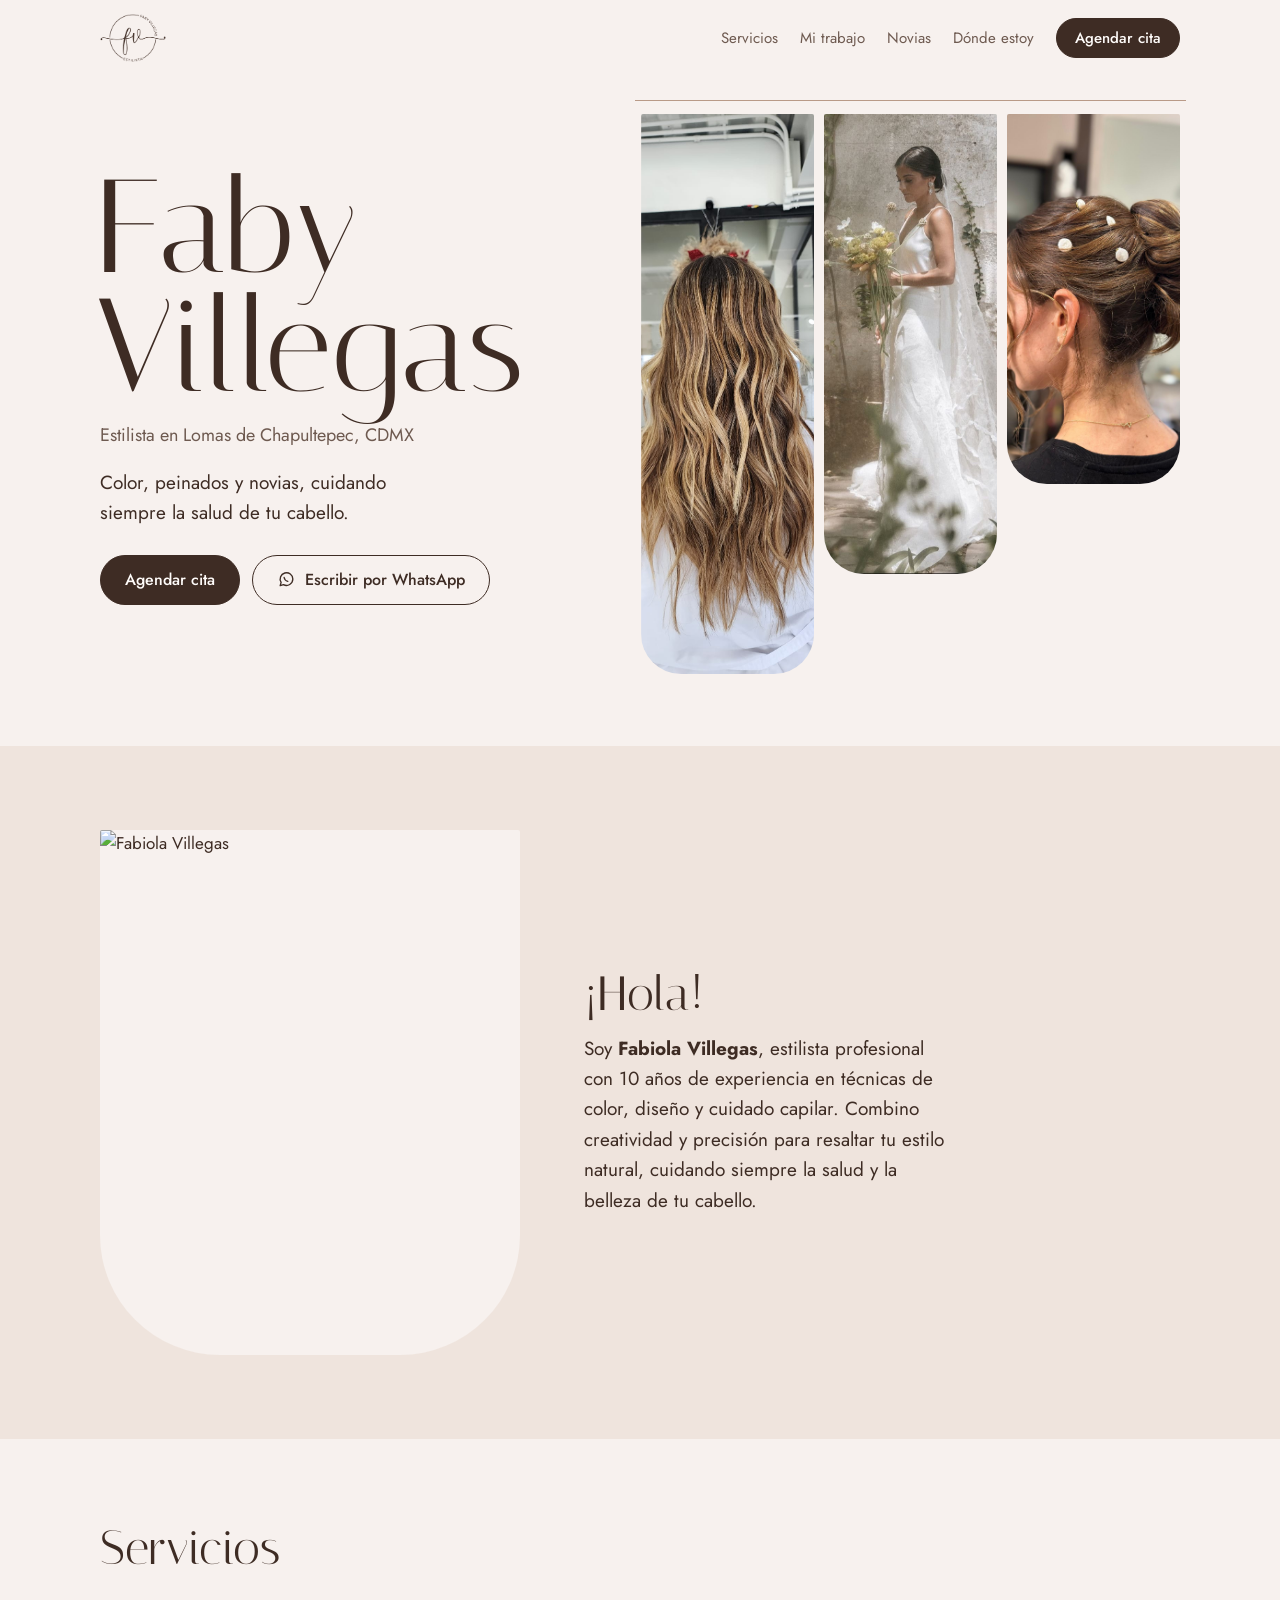
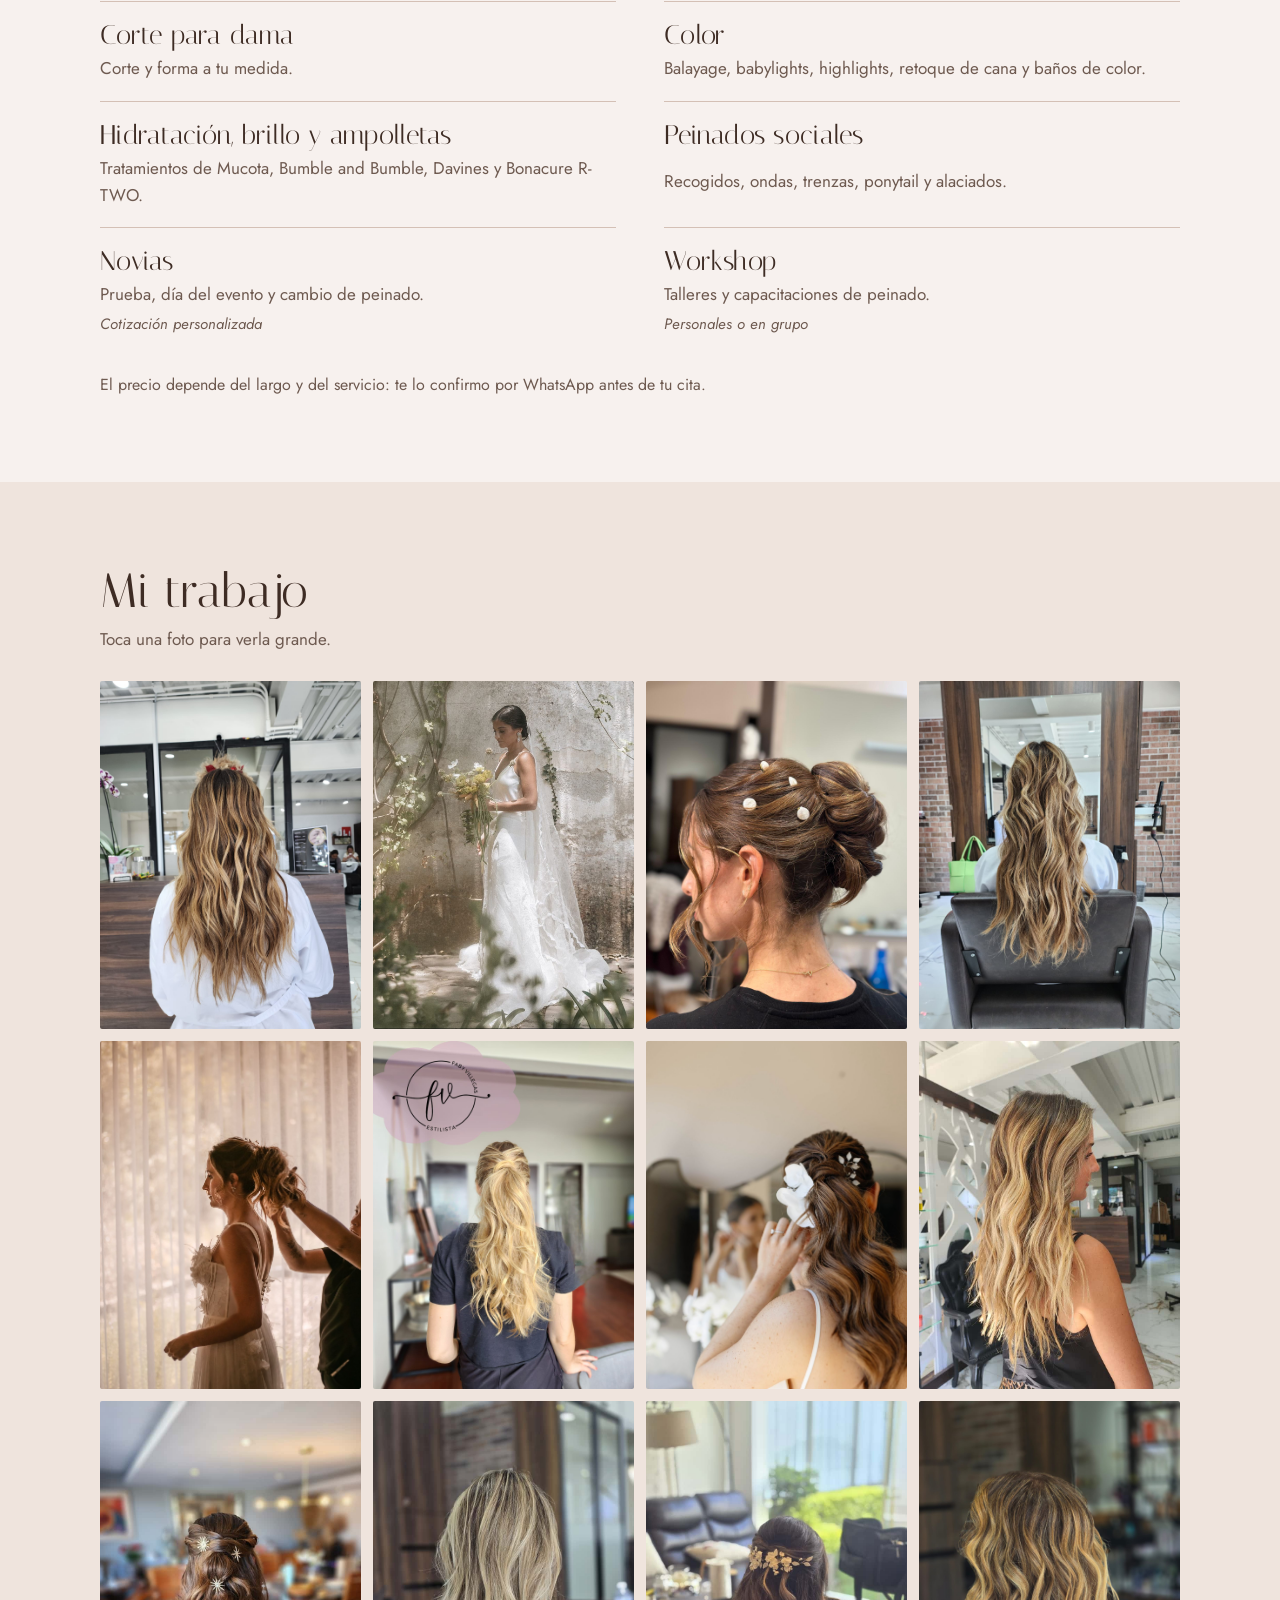
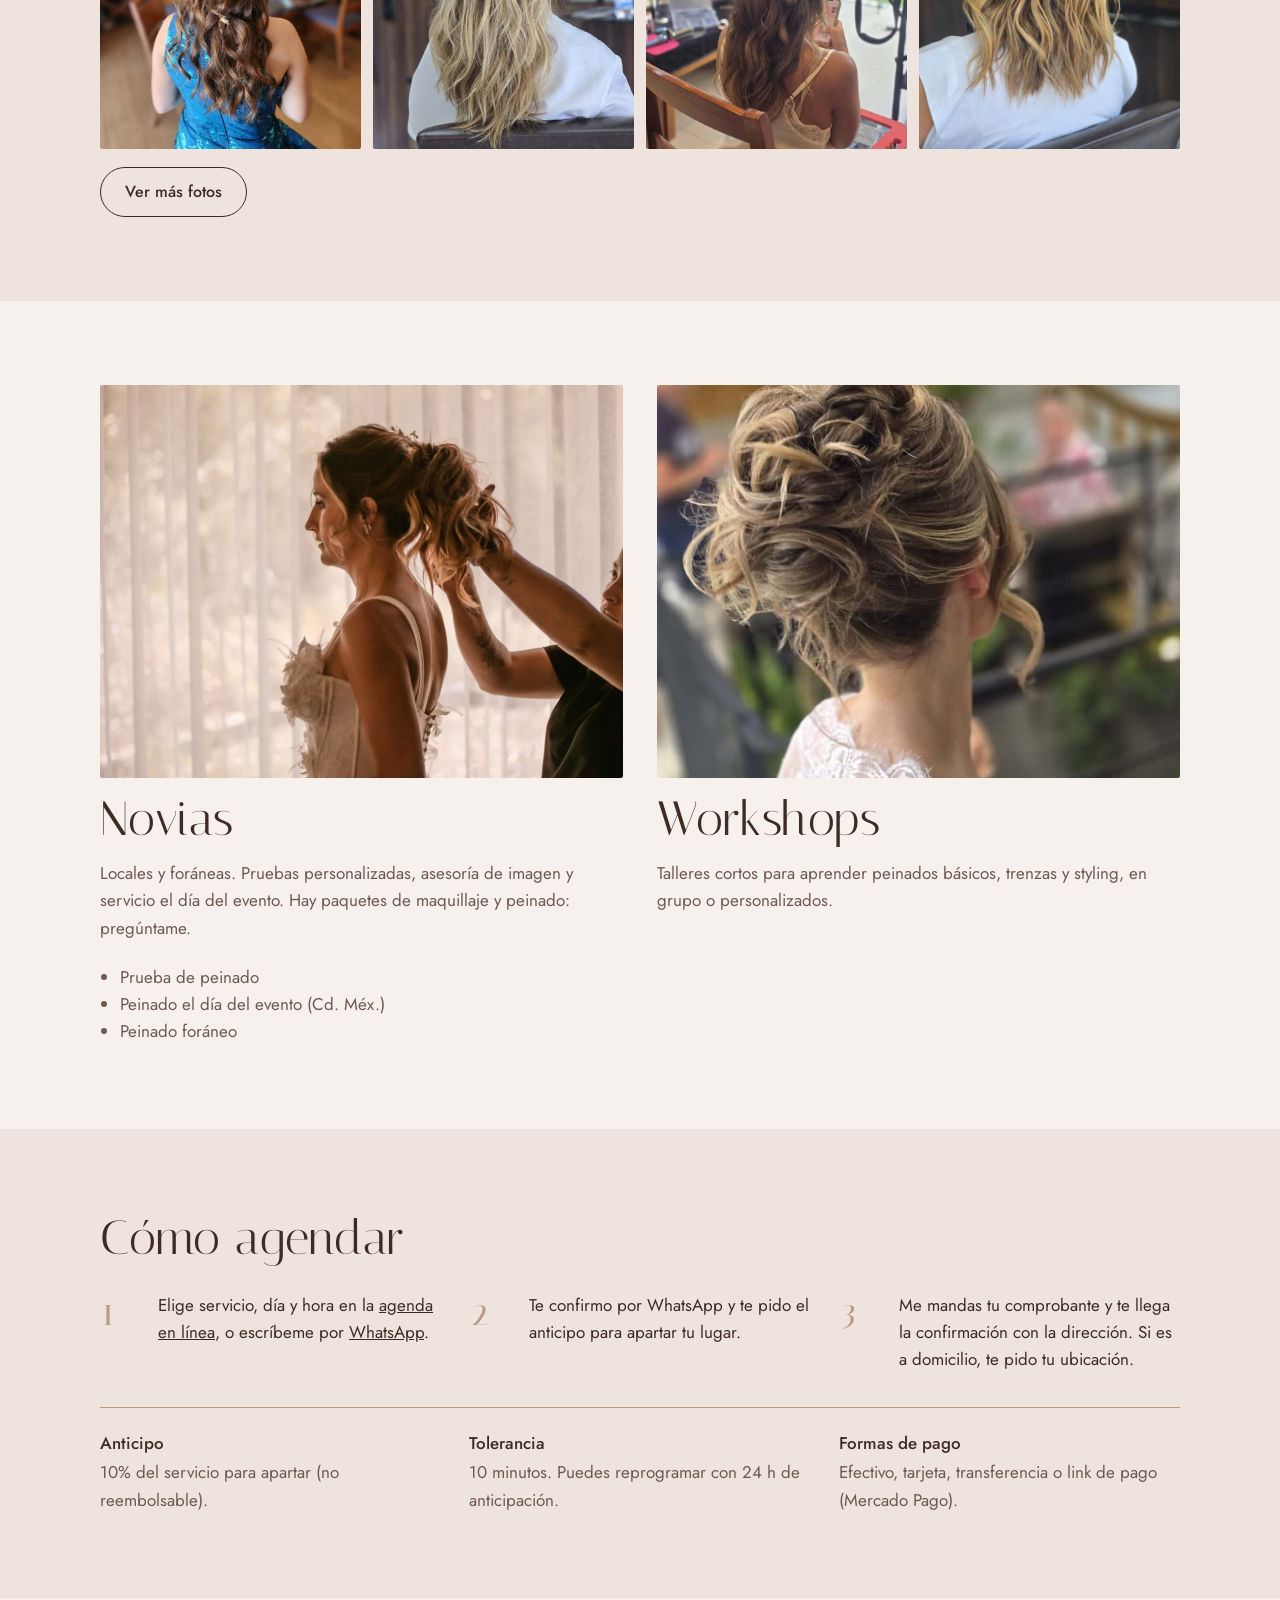
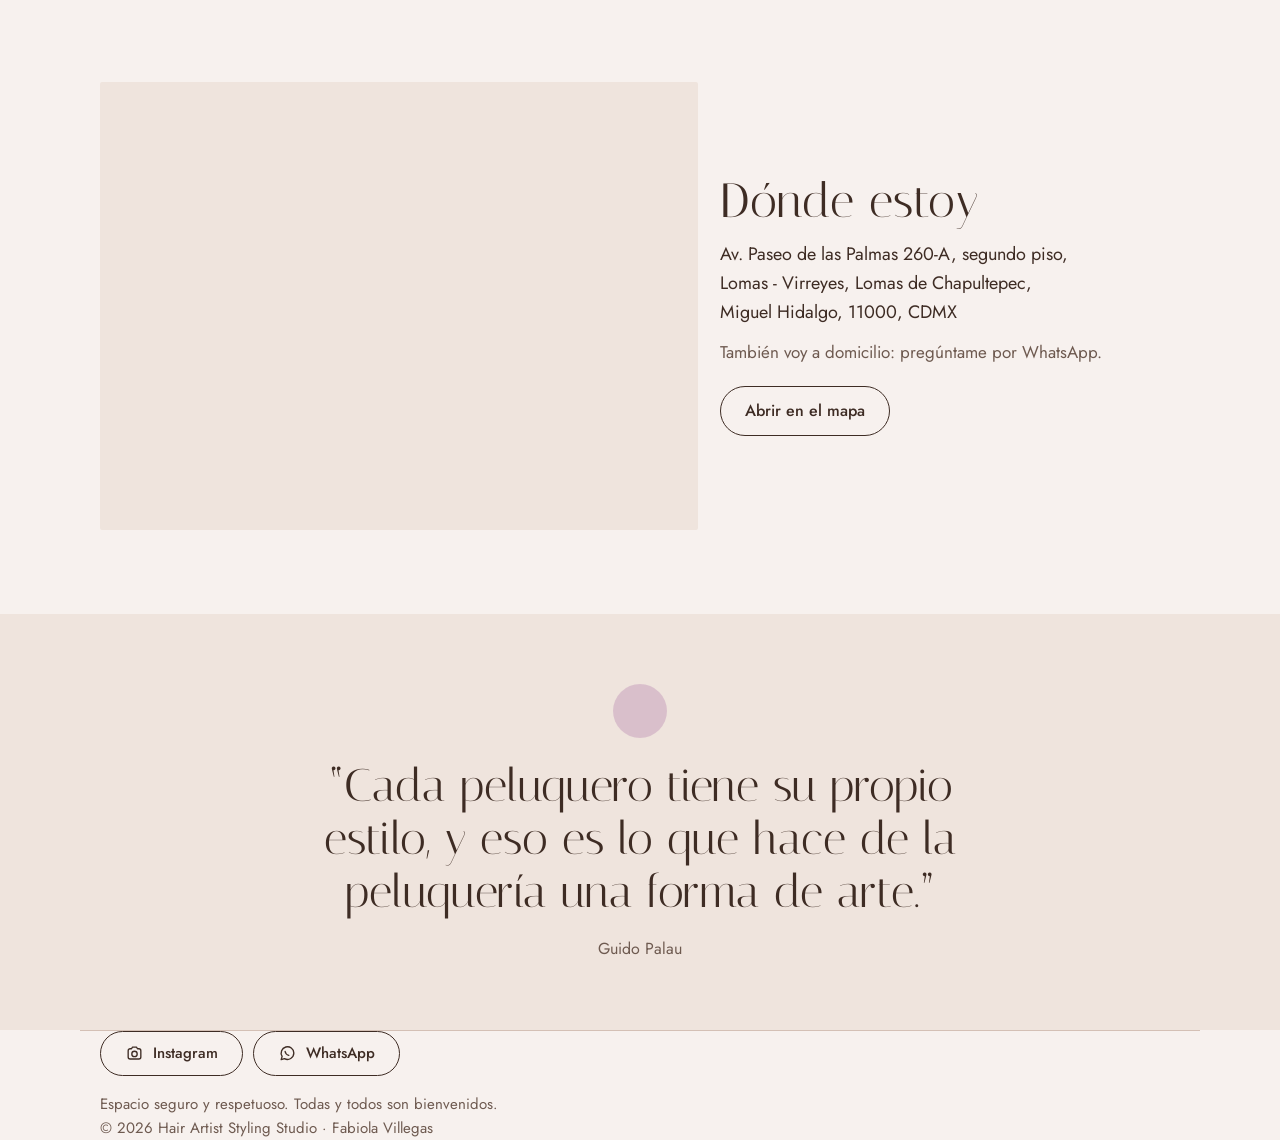
==== commit 47edc75b: "Update index.html" ====
--- a/index.html
+++ b/index.html
@@ -1,430 +1,511 @@
 <!doctype html>
 <html lang="es">
 <head>
-  <meta charset="utf-8" />
-  <meta name="viewport" content="width=device-width,initial-scale=1" />
-  <title>Hair Artist Styling Studio | Fabiola Villegas</title>
-
-  <!-- Tipografías -->
-  <link href="https://fonts.googleapis.com/css2?family=Lato:wght@300;400;700&family=Playfair+Display:wght@400;600&display=swap" rel="stylesheet">
-
-  <!-- Tu hoja de estilos base (se respeta) -->
-  <link rel="stylesheet" href="style.css">
-
-  <!-- Estilos de esta página -->
+  <meta charset="utf-8">
+  <meta name="viewport" content="width=device-width, initial-scale=1, viewport-fit=cover">
+  <title>Faby Villegas · Hair Artist Styling Studio</title>
+  <meta name="description" content="Faby Villegas, estilista en Lomas de Chapultepec: color, peinados sociales, novias y workshops. Agenda tu cita en línea.">
+  <meta name="theme-color" content="#F7F1EE">
+  <meta property="og:title" content="Faby Villegas · Hair Artist Styling Studio">
+  <meta property="og:description" content="Color, peinados y novias en Lomas de Chapultepec. Agenda tu cita en línea.">
+  <meta property="og:image" content="assets/photo19.jpg">
+  <link rel="preconnect" href="https://fonts.googleapis.com">
+  <link rel="preconnect" href="https://fonts.gstatic.com" crossorigin>
+  <link href="https://fonts.googleapis.com/css2?family=Italiana&family=Jost:wght@400;500&display=swap" rel="stylesheet">
   <style>
-    /* -------- Tipografía base y tarjetas (apoya tu style.css) -------- */
-    body{ font-family:Lato,system-ui,-apple-system,Segoe UI,Roboto,Arial,sans-serif; color:#252525; }
-    h2,h3,h4{ font-family:"Playfair Display",serif; }
-    .card{ background:#F7F4EE; border-radius:16px; padding:14px; box-shadow:0 8px 20px rgba(0,0,0,.06); }
-    .muted{ color:#656565; } .small{ font-size:.95rem; }
-    .pill{ display:inline-block; padding:.35rem .75rem; border-radius:999px; background:#EEE6D9; color:#444; font-weight:600; font-size:.9rem; }
-
-    /* ========= HEADER DECORATIVO ========= */
-    header.site-header{ padding:0 !important; }
-    .header-surface{
-      position: relative; margin: 16px auto 8px; padding: 28px 16px;
-      border-radius: 28px; max-width: 1100px; overflow: hidden;
-      box-shadow: 0 10px 24px rgba(0,0,0,.06);
-      background-image:
-        linear-gradient(135deg,#F3E9DB 0%, #EEE5D8 55%, #E7DFD2 100%),
-        url('assets/header-bg.jpg');
-      background-size: cover, cover; background-position: center, center;
-      background-blend-mode: multiply;
-    }
-    .header-surface::after{
-      content:""; position:absolute; inset:0; pointer-events:none;
-      background:
-        radial-gradient(1200px 400px at 80% -10%, rgba(255,255,255,.35), transparent 60%) ,
-        radial-gradient(900px 300px at -10% 110%, rgba(255,255,255,.25), transparent 60%),
-        repeating-linear-gradient(45deg, rgba(255,255,255,.05) 0 2px, rgba(0,0,0,.02) 2px 4px);
-      mix-blend-mode: soft-light;
-    }
-    .header-surface .brand{
-      display:flex !important; flex-direction:column !important;
-      align-items:center !important; justify-content:center !important;
-      gap:10px !important; margin:0 auto !important; text-align:center !important;
-    }
-    .header-surface .logo{ line-height:0 !important; }
-    .header-surface .logo img{
-      display:block !important; margin:0 auto !important;
-      width:auto !important; height:auto !important; max-height:180px !important;
-      filter: drop-shadow(0 2px 6px rgba(0,0,0,.08));
-    }
-    @media (min-width:992px){
-      .header-surface{ padding:36px 20px; }
-      .header-surface .logo img{ max-height:220px !important; }
-    }
-    .header-surface .brand-text h1,
-    .header-surface .brand-text .subtitle{
-      margin:4px 0 0 0 !important; text-align:center !important; color:#3a3a3a;
-      text-shadow: 0 1px 0 rgba(255,255,255,.45);
-    }
-    .header-surface .brand-text h1{
-      font-size: clamp(24px, 3.2vw, 36px) !important; line-height:1.15 !important;
-    }
-
-    /* -------- Layout principal -------- */
-    .hero{
-      display:grid !important;
-      gap:16px;
-      grid-template-columns:1fr; /* móvil */
-    }
-    /* 2 columnas desde tablet */
-    @media (min-width:768px){
-      .hero{ grid-template-columns:1.6fr 1fr; }
-    }
-
-    /* -------- Servicios -------- */
-    .services{ display:grid; grid-template-columns:1fr; gap:10px; }
-
-    /* ADECUACIÓN: una sola fila + precio centrado */
-    .service{
-      display:flex;
-      align-items:center;                /* centra verticalmente */
-      justify-content:space-between;
-      gap:12px;
-      background:#fff;
-      padding:10px 12px;
-      border-radius:12px;
-      border:1px solid #E7E2D7;
-      flex-wrap:nowrap;                  /* evita que salte a 2 filas en desktop */
-    }
-    .service > div:first-child{
-      min-width:0;                       /* permite que el texto se ajuste sin empujar el precio */
-    }
-    .service h3{ margin:0; }
-    .service .small{ display:block; }
-
-    .price{
-      font-weight:700;
-      flex:0 0 220px;                    /* ancho fijo para la “columna” del precio */
-      text-align:center;                 /* centra el costo */
-      white-space:normal;                /* si el precio es largo, que haga salto */
-    }
-
-    /* En móviles permitimos que el precio baje debajo y quede centrado */
-    @media (max-width:560px){
-      .service{ flex-wrap:wrap; }
-      .price{
-        flex:1 1 100%;
-        text-align:center;
-        margin-top:6px;
-      }
-    }
-
-    /* -------- Foto lateral (hueco derecho) -------- */
-    @media (min-width:980px){
-      .side-gap-photo{
-        height: clamp(360px, 28vh, 600px);
-        border-radius:16px; overflow:hidden; margin:12px 0;
-        box-shadow:0 8px 20px rgba(0,0,0,.06); background:#F2ECE4;
-      }
-      .side-gap-photo img{ width:100%; height:100%; object-fit:cover; object-position:center; display:block; }
-    }
-    @media (max-width:979px){ .side-gap-photo{ display:none; } }
-
-    /* -------- Novias + Workshops en UNA columna (izquierda) -------- */
-    .sections{ display:grid; grid-template-columns:1fr; gap:12px; margin-top:12px; }
-
-    /* -------- Carrusel / Galería -------- */
-    #gallery{ margin-top:18px; }
-    .carousel{ position:relative; border-radius:16px; background:#F7F4EE; padding:10px 48px 56px; box-shadow:0 8px 20px rgba(0,0,0,.06); }
-    .c-viewport{ position:relative; height:clamp(320px,50vh,520px); overflow:hidden; border-radius:12px; background:#EEE6D9; }
-    .c-slide{ position:absolute; inset:0; width:100%; height:100%; object-fit:contain; opacity:0; transform:scale(.98); transition:opacity .35s ease, transform .35s ease; }
-    .c-slide.is-active{ opacity:1; transform:scale(1); }
-    .c-nav{ position:absolute; top:50%; transform:translateY(-50%); width:40px; height:40px; border-radius:999px; border:1px solid #D6D1C4; background:#fff; color:#5a5a5a; display:grid; place-items:center; font-size:22px; cursor:pointer; box-shadow:0 4px 12px rgba(0,0,0,.08); user-select:none; }
-    .c-prev{ left:8px; } .c-next{ right:8px; } .c-nav:hover{ background:#F9F7F3; }
-    .c-thumbs{ position:absolute; left:0; right:0; bottom:6px; display:flex; gap:8px; justify-content:center; padding:0 12px; }
-    .c-thumb{ width:60px; height:44px; border:2px solid transparent; border-radius:8px; overflow:hidden; background:transparent; cursor:pointer; box-shadow:0 2px 6px rgba(0,0,0,.08); padding:0; }
-    .c-thumb img{ width:100%; height:100%; object-fit:cover; display:block; }
-    .c-thumb.is-active{ border-color:#C9C2B2; }
-    @media (max-width:680px){ .carousel{ padding:8px 40px 64px; } .c-viewport{ height:clamp(240px,42vh,360px); } .c-thumb{ width:52px; height:38px; } }
-
-    /* -------- Mapa embebido + botón Maps -------- */
-    .map-embed{ position:relative; margin-top:8px; border-radius:14px; overflow:hidden; box-shadow:0 8px 20px rgba(0,0,0,.06); height:220px; }
-    .map-embed iframe{ width:100%; height:100%; border:0; display:block; }
-    .map-open{ position:absolute; right:10px; bottom:10px; padding:.45rem .75rem; border-radius:999px; background:rgba(0,0,0,.55); color:#fff; font-size:12px; text-decoration:none; border:1px solid rgba(255,255,255,.4); backdrop-filter:blur(2px); }
-    .map-open:hover{ background:rgba(0,0,0,.7); }
-    @media (min-width:980px){ .map-embed{ height:260px; } }
-
-    /* -------- CTA final -------- */
-    .cta-row{ display:inline-flex; gap:12px; align-items:center; justify-content:center; }
-    .cta-btn{ padding:.9rem 1.25rem; border-radius:1rem; box-shadow:0 1px 2px rgba(0,0,0,.06); border:1px solid #D6D1C4; font-size:1rem; font-weight:600; display:inline-flex; align-items:center; justify-content:center; gap:.5rem; text-decoration:none; }
-    .cta-wa{ background:#EEDDC7; color:#3E3E3E; } .cta-ig{ background:#D6D1C4; color:#fff; }
-    #cta-final{ border-top:1px solid rgba(0,0,0,.06); }
-
-    /* -------- Footer -------- */
-    footer{ text-align:center; padding:14px 0; color:#444; }
-
-    /* -------- Asegurar que el mapa vaya primero en la columna derecha -------- */
-    .card.center{ display:flex; flex-direction:column; gap:8px; }
-    .card.center .map-embed{ order:-1; } /* mapa arriba */
+    :root {
+      --leche: #F7F1EE;     /* fondo: nude rosado */
+      --arena: #EFE4DD;     /* franjas y superficies */
+      --nuez: #B99A87;      /* líneas y detalles (color de la marca) */
+      --espresso: #3E2C24;  /* texto y botón principal */
+      --suave: #6E5A50;     /* texto secundario */
+      --malva: #C9A3BD;     /* el rosa del sello del logo */
+      --blanco: #FFFCFA;
+      --display: "Italiana", "Didot", "Bodoni 72", Georgia, serif;
+      --texto: "Jost", "Avenir Next", "Segoe UI", system-ui, sans-serif;
+      --ancho: 1120px;
+      --logo: url("[data-uri]");
+    }
+    * { box-sizing: border-box; }
+    [hidden] { display: none !important; }
+    html { scroll-behavior: smooth; -webkit-text-size-adjust: 100%; }
+    body { margin: 0; background: var(--leche); color: var(--espresso); font: 400 17px/1.6 var(--texto); }
+    img { display: block; max-width: 100%; }
+    a { color: inherit; }
+    :focus-visible { outline: 2px solid var(--espresso); outline-offset: 3px; border-radius: 2px; }
+    .envoltura { max-width: var(--ancho); margin: 0 auto; padding: 0 20px; }
+    h1, h2, h3 { font-family: var(--display); font-weight: 400; margin: 0; letter-spacing: .01em; }
+    h2 { font-size: clamp(34px, 6vw, 48px); line-height: 1.05; }
+    h3 { font-size: 26px; line-height: 1.15; }
+    p { margin: 0; }
+    .suave { color: var(--suave); }
+
+    /* Botones */
+    .boton { display: inline-flex; align-items: center; justify-content: center; gap: 9px; min-height: 50px; padding: 12px 24px;
+      border-radius: 999px; font: 500 16px/1 var(--texto); text-decoration: none; border: 1px solid var(--espresso); cursor: pointer; }
+    .boton.lleno { background: var(--espresso); color: var(--blanco); }
+    .boton.lleno:hover { background: #2D1F19; }
+    .boton.linea { background: transparent; color: var(--espresso); }
+    .boton.linea:hover { background: var(--arena); }
+    .boton svg { width: 19px; height: 19px; flex: none; }
+
+    /* Barra de arriba */
+    .barra { display: flex; align-items: center; justify-content: space-between; padding-top: 14px; padding-bottom: 14px; }
+    .logo { display: block; width: 66px; aspect-ratio: 360 / 262; background: var(--espresso);
+      -webkit-mask: var(--logo) center / contain no-repeat; mask: var(--logo) center / contain no-repeat; }
+    .barra nav { display: flex; align-items: center; gap: 22px; font-size: 15px; }
+    .barra nav a:not(.boton) { text-decoration: none; color: var(--suave); }
+    .barra nav a:not(.boton):hover { color: var(--espresso); }
+    .barra .boton { min-height: 40px; padding: 8px 18px; font-size: 15px; }
+
+    /* Portada: tres mechones colgando, como en un muestrario de color */
+    .portada { display: grid; gap: 28px; padding-top: 8px; padding-bottom: 40px; }
+    .portada h1 { font-size: clamp(64px, 17vw, 132px); line-height: .9; margin-left: -.04em; }
+    .portada .donde { margin-top: 14px; font-size: 18px; color: var(--suave); }
+    .portada .frase { margin-top: 18px; max-width: 30ch; font-size: 19px; }
+    .portada .acciones { display: flex; flex-wrap: wrap; gap: 12px; margin-top: 26px; }
+    .mechones { position: relative; display: grid; grid-template-columns: repeat(3, 1fr); gap: 10px; align-items: start; padding-top: 14px; }
+    .mechones::before { content: ""; position: absolute; left: -6px; right: -6px; top: 0; height: 1px; background: var(--nuez); }
+    .mechon { position: relative; overflow: hidden; background: var(--arena); border-radius: 2px 2px 40px 40px; }
+    .mechon::before { content: ""; position: absolute; top: -14px; left: 50%; width: 1px; height: 14px; background: var(--nuez); z-index: 1; }
+    .mechon img { width: 100%; height: 100%; object-fit: cover; }
+    .mechon:nth-child(1) { height: clamp(260px, 72vw, 560px); }
+    .mechon:nth-child(2) { height: clamp(210px, 58vw, 460px); }
+    .mechon:nth-child(3) { height: clamp(170px, 46vw, 370px); }
+    .mechones .mechon { clip-path: inset(0 0 100% 0); }
+    .mechones.listos .mechon { animation: caer 1.1s cubic-bezier(.2, .7, .2, 1) forwards; }
+    .mechones.listos .mechon:nth-child(2) { animation-delay: .12s; }
+    .mechones.listos .mechon:nth-child(3) { animation-delay: .24s; }
+    @keyframes caer { to { clip-path: inset(0 0 0 0); } }
+    @media (prefers-reduced-motion: reduce) { .mechones .mechon, .mechones.listos .mechon { clip-path: none; animation: none; } }
+
+    /* Secciones */
+    section { padding: 56px 0; }
+    .franja { background: var(--arena); }
+    .cabeza { display: grid; gap: 10px; margin-bottom: 28px; }
+    .cabeza p { max-width: 58ch; }
+
+    /* Sobre mí */
+    .sobre { display: grid; gap: 28px; align-items: center; }
+    .sobre .foto { aspect-ratio: 4 / 5; overflow: hidden; border-radius: 2px 2px 120px 120px; background: var(--leche); max-width: 420px; }
+    .sobre .foto img { width: 100%; height: 100%; object-fit: cover; }
+    .sobre p { font-size: 19px; max-width: 34ch; margin-top: 14px; }
+
+    /* Servicios: lista con líneas finas */
+    .servicios { list-style: none; margin: 0; padding: 0; border-top: 1px solid var(--nuez); }
+    .servicios li { display: grid; gap: 4px; padding: 18px 0; border-bottom: 1px solid rgba(185, 154, 135, .55); }
+    .servicios h3 { font-size: 27px; }
+    .servicios .nota { font-size: 15px; color: var(--suave); font-style: italic; }
+    .aviso-precio { margin-top: 18px; font-size: 16px; color: var(--suave); }
+
+    /* Mi trabajo: cuadrícula */
+    .galeria { display: grid; grid-template-columns: repeat(2, 1fr); gap: 8px; }
+    .galeria button { position: relative; padding: 0; border: 0; background: var(--arena); aspect-ratio: 3 / 4; overflow: hidden; cursor: zoom-in; border-radius: 2px; }
+    .galeria img { width: 100%; height: 100%; object-fit: cover; transition: transform .5s ease; }
+    .galeria button:hover img { transform: scale(1.03); }
+    .galeria .oculta { display: none; }
+    .galeria.todas .oculta { display: block; }
+    .mas { margin-top: 18px; }
+
+    /* Novias y workshops */
+    .dos { display: grid; gap: 34px; }
+    .dos article { display: grid; gap: 16px; align-content: start; }
+    .dos .foto { aspect-ratio: 4 / 3; overflow: hidden; border-radius: 2px; background: var(--arena); }
+    .dos .foto img { width: 100%; height: 100%; object-fit: cover; }
+    .dos ul { margin: 6px 0 0; padding-left: 20px; color: var(--suave); }
+
+    /* Cómo agendar (sí es una secuencia) */
+    .pasos { list-style: none; counter-reset: paso; margin: 0; padding: 0; display: grid; gap: 22px; }
+    .pasos li { counter-increment: paso; display: grid; grid-template-columns: 46px 1fr; gap: 12px; align-items: start; }
+    .pasos li::before { content: counter(paso); font: 400 40px/1 var(--display); color: var(--nuez); }
+    .reglas { margin: 34px 0 0; padding: 22px 0 0; border-top: 1px solid var(--nuez); display: grid; gap: 14px; }
+    .reglas div { display: grid; gap: 2px; }
+    .reglas dt { font-weight: 500; }
+    .reglas dd { margin: 0; color: var(--suave); }
+
+    /* Dónde estoy */
+    .lugar { display: grid; gap: 22px; }
+    .mapa { position: relative; aspect-ratio: 4 / 3; border-radius: 2px; overflow: hidden; background: var(--arena); }
+    .mapa iframe { position: absolute; inset: 0; width: 100%; height: 100%; border: 0; }
+    .lugar address { font-style: normal; font-size: 18px; max-width: 32ch; }
+
+    /* Frase */
+    .frase-final { text-align: center; padding: 70px 0; }
+    .frase-final blockquote { margin: 0 auto; max-width: 22ch; font: 400 clamp(30px, 6vw, 46px)/1.15 var(--display); }
+    .frase-final cite { display: block; margin-top: 18px; font: 400 16px var(--texto); font-style: normal; color: var(--suave); }
+    .frase-final .sello { width: 54px; height: 54px; margin: 0 auto 22px; border-radius: 50%; background: var(--malva); opacity: .55; }
+
+    footer { padding: 34px 0 40px; border-top: 1px solid rgba(185, 154, 135, .55); font-size: 15px; color: var(--suave); }
+    footer .redes { display: flex; flex-wrap: wrap; gap: 10px; margin-bottom: 16px; }
+    footer .boton { min-height: 44px; font-size: 15px; }
+
+    /* Ver foto grande */
+    dialog.visor { width: 100vw; height: 100dvh; max-width: none; max-height: none; margin: 0; padding: 0; border: 0; background: rgba(30, 20, 16, .94); color: #fff; }
+    dialog.visor::backdrop { background: rgba(30, 20, 16, .94); }
+    .visor figure { margin: 0; height: 100%; display: flex; align-items: center; justify-content: center; padding: 56px 12px 76px; }
+    .visor img { max-height: 100%; max-width: 100%; object-fit: contain; border-radius: 2px; }
+    .visor button { position: absolute; border: 0; background: rgba(255, 255, 255, .14); color: #fff; width: 48px; height: 48px; border-radius: 50%; font-size: 26px; cursor: pointer; }
+    .visor .cerrar { top: 12px; right: 12px; }
+    .visor .ant { left: 12px; bottom: 16px; }
+    .visor .sig { right: 12px; bottom: 16px; }
+    .visor .cuenta { position: absolute; bottom: 28px; left: 0; right: 0; text-align: center; font-size: 15px; opacity: .8; pointer-events: none; }
+    .visor button { z-index: 1; }
+
+    /* Barra fija en el celular: siempre a la mano */
+    .fija { position: fixed; left: 0; right: 0; bottom: 0; z-index: 5; display: grid; grid-template-columns: 1fr auto; gap: 10px;
+      padding: 10px 14px calc(10px + env(safe-area-inset-bottom)); background: rgba(247, 241, 238, .96); border-top: 1px solid rgba(185, 154, 135, .6);
+      backdrop-filter: blur(8px); -webkit-backdrop-filter: blur(8px); }
+    .fija .boton { min-height: 48px; }
+    .fija .boton.linea { width: 52px; padding: 0; }
+    body { padding-bottom: 76px; }
+
+    @media (min-width: 760px) {
+      .galeria { grid-template-columns: repeat(3, 1fr); gap: 12px; }
+      .dos { grid-template-columns: 1fr 1fr; }
+      .servicios { display: grid; grid-template-columns: 1fr 1fr; column-gap: 48px; border-top: 0; }
+      .servicios li { border-top: 1px solid rgba(185, 154, 135, .55); border-bottom: 0; }
+      .reglas { grid-template-columns: repeat(3, 1fr); gap: 28px; }
+      .lugar { grid-template-columns: 1.3fr 1fr; align-items: center; }
+    }
+    @media (min-width: 980px) {
+      body { padding-bottom: 0; }
+      .fija { display: none; }
+      .portada { grid-template-columns: 1fr 1.05fr; align-items: center; padding-top: 24px; padding-bottom: 72px; }
+      .mechon:nth-child(1) { height: 560px; }
+      .mechon:nth-child(2) { height: 460px; }
+      .mechon:nth-child(3) { height: 370px; }
+      .sobre { grid-template-columns: 420px 1fr; gap: 64px; }
+      .galeria { grid-template-columns: repeat(4, 1fr); }
+      section { padding: 84px 0; }
+      .pasos { grid-template-columns: repeat(3, 1fr); gap: 32px; }
+    }
+    @media (max-width: 979px) { .barra nav .menu, .barra nav .boton { display: none; } }
+    /* En el celular la barra de abajo aparece cuando ya no se ven los botones de la portada */
+    .fija { transform: translateY(110%); transition: transform .3s ease; }
+    .fija.visible { transform: none; }
+    @media (prefers-reduced-motion: reduce) { .fija { transition: none; } }
   </style>
 </head>
-
 <body>
-  <div class="wrap">
-    <!-- ===== HEADER ===== -->
-    <header class="site-header">
-      <div class="header-surface">
-        <div class="brand">
-          <div class="logo">
-            <img src="assets/logo.svg" alt="Logo de Fabiola Villegas">
-          </div>
-          <div class="brand-text">
-            <div class="subtitle"></div>
-          </div>
+  <header class="envoltura barra">
+    <a href="#inicio" class="logo" aria-label="Faby Villegas, inicio"></a>
+    <nav aria-label="Secciones">
+      <a class="menu" href="#servicios">Servicios</a>
+      <a class="menu" href="#trabajo">Mi trabajo</a>
+      <a class="menu" href="#novias">Novias</a>
+      <a class="menu" href="#donde">Dónde estoy</a>
+      <a class="boton lleno" href="reservar.html">Agendar cita</a>
+    </nav>
+  </header>
+
+  <main id="inicio">
+    <div class="envoltura portada">
+      <div>
+        <h1>Faby<br>Villegas</h1>
+        <p class="donde" data-t="donde">Estilista en Lomas de Chapultepec, CDMX</p>
+        <p class="frase" data-t="frase">Color, peinados y novias, cuidando siempre la salud de tu cabello.</p>
+        <div class="acciones" id="accionesPortada">
+          <a class="boton lleno" href="reservar.html">Agendar cita</a>
+          <a class="boton linea js-wa" href="#" target="_blank" rel="noopener"><svg viewBox="0 0 24 24" fill="none" stroke="currentColor" stroke-width="1.7" stroke-linecap="round" stroke-linejoin="round" aria-hidden="true"><path d="M20 11.5a8 8 0 0 1-11.8 7l-4.2 1.2 1.2-4A8 8 0 1 1 20 11.5z"/><path d="M9 9.5c.3 2 2.3 4.2 4.6 4.8"/></svg> Escribir por WhatsApp</a>
         </div>
       </div>
-      <div class="top-ctas"></div>
-    </header>
-
-    <!-- ===== CONTENIDO PRINCIPAL ===== -->
-    <main>
-      <section class="hero" id="home">
-        <!-- Columna IZQUIERDA -->
+      <div class="mechones" id="mechones" aria-label="Algunos de mis trabajos">
+        <div class="mechon"><img alt="Ondas largas con balayage" decoding="async"></div>
+        <div class="mechon"><img alt="Peinado de novia" decoding="async"></div>
+        <div class="mechon"><img alt="Recogido con perlas" decoding="async"></div>
+      </div>
+    </div>
+
+    <section class="franja" aria-labelledby="tSobre">
+      <div class="envoltura sobre">
+        <div class="foto"><img id="fotoFaby" src="assets/fabiola.jpg" alt="Fabiola Villegas" loading="lazy" decoding="async"></div>
         <div>
-          <div class="intro">
-            <h2>¡Hola!</h2>
-            <p>Soy <strong>Fabiola Villegas</strong>, estilista profesional con 10 años de experiencia enfocada en técnicas de color, diseño y cuidado capilar, combino creatividad y precisión para resaltar tu estilo natural, cuidando siempre la salud y belleza de tu cabello.</p>
-
-            <div class="menu-card">
-              <h3 style="margin-bottom:8px">Servicios</h3>
-
-              <div class="services">
-                <div class="service">
-                  <div>
-                    <h3>Corte para Dama</h3>
-                    <div class="small muted"></div>
-                  </div>
-                  <div class="price"></div>
-                </div>
-
-                <div class="service">
-                  <div>
-                    <h3>Color</h3>
-                    <div class="small muted">Balayage, Babylights, Highlights, Retoques de cana, Baños de color.</div>
-                  </div>
-                  <div class="price"></div>
-                </div>
-
-                <div class="service">
-                  <div>
-                    <h3>Hidratación, Brillo y Ampoletas.</h3>
-                    <div class="small muted">Tratamientos de Mucota, Bumble & Bumble, Davines, Bonacure R-TWO.</div>
-                  </div>
-                  <div class="price"></div>
-                </div>
-
-                <div class="service">
-                  <div>
-                    <h3>Peinados Sociales</h3>
-                    <div class="small muted">Recogidos, Ondas, Trenzas, Ponytail, Alaciados, Etc.</div>
-                  </div>
-                  <div class="price"></div>
-                </div>
-
-                <div class="service">
-                  <div>
-                    <h3>Novias</h3>
-                    <div class="small muted">Prueba, día del evento y cambio de peinado.</div>
-                  </div>
-                  <div class="price">Cotización personalizada</div>
-                </div>
-
-                <div class="service">
-                  <div>
-                    <h3>Workshop</h3>
-                    <div class="small muted">Talleres y Capacitaciones de peinado</div>
-                  </div>
-                  <div class="price">"Personales o en Grupo"</div>
-                </div>
-              </div>
-
-              <!-- Políticas (estructura) -->
-              <div class="policies" style="margin-top:12px">
-                <div class="policy-item"><strong>Para cualquier servicio, se realizará lo siguiente:</strong></div>
-                <div class="policy-item"><strong>Anticipo:</strong> 10% del valor del servicio para reservar (no reembolsable). Confirmación con comprobante por WhatsApp.</div>
-                <div class="policy-item"><strong>Tolerancia:</strong> 10 minutos. Se puede reprogramar con 24 h de anticipación.</div>
-                <div class="policy-item"><strong>Formas de pago:</strong> Efectivo, Tarjeta, Transferencia y/o Link de Pago (Mercado Pago). (Pedir datos por WhatsApp)</div>
-              </div>
-            </div>
-          </div>
-
-          <div style="margin-top:14px" class="card">
-            <h3 style="margin-top:0">Cómo agendar</h3>
-            <ol class="muted" style="margin:8px 0 0 18px;">
-              <li>Envía un mensaje por WhatsApp con el servicio que deseas.</li>
-              <li>Te propongo horarios disponibles y te pido el anticipo para asegurar la reserva.</li>
-              <li>Envía comprobante por WhatsApp; te confirmo la cita y datos del salón. En servicio a domicilio se solicita ubicación.</li>
-            </ol>
-          </div>
-
-          <!-- Novias + Workshops en la misma columna -->
-          <div class="sections" id="extras">
-            <div class="card">
-              <h3 style="margin:0 0 8px 0">Novias (locales y foráneas)</h3>
-              <p class="muted small">Pruebas personalizadas, asesoría de imagen y servicio el día del evento. Paquetes disponibles para maquillaje + peinado (consultar).</p>
-              <ul class="muted" style="margin:8px 0 0 18px">
-                <li>Prueba de peinado</li>
-                <li>Peinado el día del evento (Cd. Méx.)</li>
-                <li>Peinado foráneo</li>
-              </ul>
-            </div>
-
-            <div class="card">
-              <h3 style="margin:0 0 8px 0">Workshops</h3>
-              <p class="muted small">Talleres cortos para aprender peinados básicos, trenzas y styling.</p>
-              <ul class="muted" style="margin:8px 0 0 18px">
-                <li>Workshop básico a grupos y personalizado</li>
-              </ul>
-            </div>
-          </div>
+          <h2 id="tSobre">¡Hola!</h2>
+          <p data-t="hola">Soy <strong>Fabiola Villegas</strong>, estilista profesional con 10 años de experiencia en técnicas de color, diseño y cuidado capilar. Combino creatividad y precisión para resaltar tu estilo natural, cuidando siempre la salud y la belleza de tu cabello.</p>
         </div>
-
-        <!-- Columna DERECHA -->
-        <aside>
-          <div style="position:sticky;top:20px">
-            <div class="card center">
-              <!-- Mapa ARRIBA -->
-              <div class="map-embed">
-                <iframe
-                  id="mapFrame"
-                  loading="lazy"
-                  referrerpolicy="no-referrer-when-downgrade"
-                  src="https://www.google.com/maps?q=Av.%20Paseo%20de%20las%20Palmas%20260-A-Segundo%20piso,%20Lomas%20-%20Virreyes,%20Lomas%20de%20Chapultepec,%20Miguel%20Hidalgo,%2011000%20Ciudad%20de%20M%C3%A9xico,%20CDMX&output=embed">
-                </iframe>
-                <a id="mapBtn" class="map-open" href="https://maps.app.goo.gl/RFWnkcmC7BvtQfgcA" target="_blank" rel="noopener">Abrir en Maps</a>
-              </div>
-<div class="muted small" style="line-height:1.4">
-                Av. Paseo de las Palmas 260-A-Segundo piso, Lomas - Virreyes, Lomas de Chapultepec, Miguel Hidalgo, 11000 Ciudad de México, CDMX
-              </div>
-            </div>
-
-              <div class="pill">Servicio a domicilio disponible (Consulta por WhatsApp)</div>
-            <div class="side-gap-photo">
-              <img src="assets/fabiola.jpg" alt="Fabiola Villegas">
-            </div>
-
-            <div class="card" style="margin-top:12px">
-              <h4 style="margin:0 0 8px 0">Guido Palam</h4>
-              <p class="muted small">"Cada peluquero tiene su propio estilo y esto es lo que hace de la peluquería una forma de arte."</p>
-            </div>
-          </div>
-        </aside>
-      </section>
-
-      <!-- Galería / Carrusel -->
-      <section id="gallery">
-        <h3 style="margin:0 0 12px 0">Galería</h3>
-
-        <div class="carousel" data-carousel>
-          <button class="c-nav c-prev" aria-label="Anterior">‹</button>
-
-          <div class="c-viewport">
-            <img class="c-slide is-active" src="assets/photo3.jpg"  alt="Foto 3">
-            <img class="c-slide"           src="assets/photo4.jpg"  alt="Foto 4">
-            <img class="c-slide"           src="assets/photo5.jpg"  alt="Foto 5">
-            <img class="c-slide"           src="assets/photo6.jpg"  alt="Foto 6">
-            <img class="c-slide"           src="assets/photo7.jpg"  alt="Foto 7">
-            <img class="c-slide"           src="assets/photo8.jpg"  alt="Foto 8">
-            <img class="c-slide"           src="assets/photo9.jpg"  alt="Foto 9">
-            <img class="c-slide"           src="assets/photo10.jpg" alt="Foto 10">
-            <img class="c-slide"           src="assets/photo11.jpg" alt="Foto 11">
-          </div>
-
-          <button class="c-nav c-next" aria-label="Siguiente">›</button>
-
-          <div class="c-thumbs">
-            <button class="c-thumb is-active"><img src="assets/photo3.jpg"  alt=""></button>
-            <button class="c-thumb"><img src="assets/photo4.jpg"  alt=""></button>
-            <button class="c-thumb"><img src="assets/photo5.jpg"  alt=""></button>
-            <button class="c-thumb"><img src="assets/photo6.jpg"  alt=""></button>
-            <button class="c-thumb"><img src="assets/photo7.jpg"  alt=""></button>
-            <button class="c-thumb"><img src="assets/photo8.jpg"  alt=""></button>
-            <button class="c-thumb"><img src="assets/photo9.jpg"  alt=""></button>
-            <button class="c-thumb"><img src="assets/photo10.jpg" alt=""></button>
-            <button class="c-thumb"><img src="assets/photo11.jpg" alt=""></button>
-          </div>
+      </div>
+    </section>
+
+    <section id="servicios" aria-labelledby="tServ">
+      <div class="envoltura">
+        <div class="cabeza"><h2 id="tServ">Servicios</h2></div>
+        <ul class="servicios" id="listaServicios">
+          <li><h3>Corte para dama</h3><p class="suave">Corte y forma a tu medida.</p></li>
+          <li><h3>Color</h3><p class="suave">Balayage, babylights, highlights, retoque de cana y baños de color.</p></li>
+          <li><h3>Hidratación, brillo y ampolletas</h3><p class="suave">Tratamientos de Mucota, Bumble and Bumble, Davines y Bonacure R-TWO.</p></li>
+          <li><h3>Peinados sociales</h3><p class="suave">Recogidos, ondas, trenzas, ponytail y alaciados.</p></li>
+          <li><h3>Novias</h3><p class="suave">Prueba, día del evento y cambio de peinado.</p><p class="nota">Cotización personalizada</p></li>
+          <li><h3>Workshop</h3><p class="suave">Talleres y capacitaciones de peinado.</p><p class="nota">Personales o en grupo</p></li>
+        </ul>
+        <p class="aviso-precio" data-t="precios">El precio depende del largo y del servicio: te lo confirmo por WhatsApp antes de tu cita.</p>
+      </div>
+    </section>
+
+    <section id="trabajo" class="franja" aria-labelledby="tTrab">
+      <div class="envoltura">
+        <div class="cabeza"><h2 id="tTrab">Mi trabajo</h2><p class="suave">Toca una foto para verla grande.</p></div>
+        <div class="galeria" id="galeria"></div>
+        <button class="boton linea mas" id="verMas" type="button" hidden>Ver más fotos</button>
+      </div>
+    </section>
+
+    <section id="novias" aria-labelledby="tNov">
+      <div class="envoltura dos">
+        <article>
+          <div class="foto"><img id="fotoNovias" src="assets/photo17.jpg" alt="Peinando a una novia el día de su boda" loading="lazy" decoding="async"></div>
+          <h2 id="tNov">Novias</h2>
+          <p class="suave" data-t="novias">Locales y foráneas. Pruebas personalizadas, asesoría de imagen y servicio el día del evento. Hay paquetes de maquillaje y peinado: pregúntame.</p>
+          <ul id="noviasLista"><li>Prueba de peinado</li><li>Peinado el día del evento (Cd. Méx.)</li><li>Peinado foráneo</li></ul>
+        </article>
+        <article id="artWorkshops">
+          <div class="foto"><img id="fotoWorkshops" src="assets/photo8.jpg" alt="Recogido texturizado" loading="lazy" decoding="async"></div>
+          <h2>Workshops</h2>
+          <p class="suave" data-t="workshops">Talleres cortos para aprender peinados básicos, trenzas y styling, en grupo o personalizados.</p>
+        </article>
+      </div>
+    </section>
+
+    <section class="franja" aria-labelledby="tAg">
+      <div class="envoltura">
+        <div class="cabeza"><h2 id="tAg">Cómo agendar</h2></div>
+        <ol class="pasos">
+          <li data-paso="1"><p>Elige servicio, día y hora en la <a href="reservar.html">agenda en línea</a>, o escríbeme por <a class="js-wa" href="#" target="_blank" rel="noopener">WhatsApp</a>.</p></li>
+          <li data-paso="2"><p>Te confirmo por WhatsApp y te pido el anticipo para apartar tu lugar.</p></li>
+          <li data-paso="3"><p>Me mandas tu comprobante y te llega la confirmación con la dirección. Si es a domicilio, te pido tu ubicación.</p></li>
+        </ol>
+        <dl class="reglas">
+          <div data-r="anticipo"><dt>Anticipo</dt><dd>10% del servicio para apartar (no reembolsable).</dd></div>
+          <div data-r="tolerancia"><dt>Tolerancia</dt><dd>10 minutos. Puedes reprogramar con 24 h de anticipación.</dd></div>
+          <div data-r="pagos"><dt>Formas de pago</dt><dd>Efectivo, tarjeta, transferencia o link de pago (Mercado Pago).</dd></div>
+        </dl>
+      </div>
+    </section>
+
+    <section id="donde" aria-labelledby="tDonde">
+      <div class="envoltura lugar">
+        <div class="mapa"><iframe id="mapaFrame" title="Mapa del salón" loading="lazy" referrerpolicy="no-referrer-when-downgrade"
+          src="https://www.google.com/maps?q=Av.%20Paseo%20de%20las%20Palmas%20260-A-Segundo%20piso,%20Lomas%20-%20Virreyes,%20Lomas%20de%20Chapultepec,%20Miguel%20Hidalgo,%2011000%20Ciudad%20de%20M%C3%A9xico,%20CDMX&output=embed"></iframe></div>
+        <div>
+          <h2 id="tDonde">Dónde estoy</h2>
+          <address id="direccion" style="margin-top:14px">Av. Paseo de las Palmas 260-A, segundo piso, Lomas - Virreyes, Lomas de Chapultepec, Miguel Hidalgo, 11000, CDMX</address>
+          <p class="suave" style="margin-top:12px" data-t="domicilio">También voy a domicilio: pregúntame por WhatsApp.</p>
+          <div style="margin-top:20px"><a class="boton linea" id="abrirMapa" href="https://maps.app.goo.gl/RFWnkcmC7BvtQfgcA" target="_blank" rel="noopener">Abrir en el mapa</a></div>
         </div>
-      </section>
-    </main>
-
-    <!-- CTA ÚNICO AL FINAL -->
-    <section id="cta-final" class="py-10">
-      <div class="text-center">
-        <div class="cta-row">
-          <a href="https://wa.me/525561117810?text=Hola%2C%20me%20gustaría%C3%ADa%20agendar%20una%20cita.%20%C2%BFTienen%20disponibilidad%20esta%20semana%3F" target="_blank" rel="noopener" class="cta-btn cta-wa">WhatsApp</a>
-          <a href="https://www.instagram.com/faby_ville28?igsh=MXB6dDljOHZ5MTRiaA==" target="_blank" rel="noopener" class="cta-btn cta-ig">Instagram</a>
-        </div>
-      </div>
-    </section>
-
-    <!-- Footer -->
-    <footer>
-      <div style="margin-bottom:8px">Espacio seguro y respetuoso • Todos son bienvenidos</div>
-      <div class="small muted">© <span id="year"></span> Hair Artist Styling Studio • Fabiola Villegas</div>
-    </footer>
+      </div>
+    </section>
+
+    <section class="frase-final franja" aria-label="Frase" id="fraseFinal">
+      <div class="envoltura">
+        <div class="sello" aria-hidden="true"></div>
+        <blockquote data-t="cita">“Cada peluquero tiene su propio estilo, y eso es lo que hace de la peluquería una forma de arte.”</blockquote>
+        <cite data-t="autor">Guido Palau</cite>
+      </div>
+    </section>
+  </main>
+
+  <footer class="envoltura">
+    <div class="redes">
+      <a class="boton linea" id="linkIG" href="https://www.instagram.com/faby_ville28?igsh=MXB6dDljOHZ5MTRiaA==" target="_blank" rel="noopener"><svg viewBox="0 0 24 24" fill="none" stroke="currentColor" stroke-width="1.7" stroke-linecap="round" stroke-linejoin="round" aria-hidden="true"><path d="M4 8.5A2.5 2.5 0 0 1 6.5 6h1.7l1.3-2h5l1.3 2h1.7A2.5 2.5 0 0 1 20 8.5v8A2.5 2.5 0 0 1 17.5 19h-11A2.5 2.5 0 0 1 4 16.5z"/><circle cx="12" cy="12.5" r="3.4"/></svg> Instagram</a>
+      <a class="boton linea js-wa" href="#" target="_blank" rel="noopener"><svg viewBox="0 0 24 24" fill="none" stroke="currentColor" stroke-width="1.7" stroke-linecap="round" stroke-linejoin="round" aria-hidden="true"><path d="M20 11.5a8 8 0 0 1-11.8 7l-4.2 1.2 1.2-4A8 8 0 1 1 20 11.5z"/><path d="M9 9.5c.3 2 2.3 4.2 4.6 4.8"/></svg> WhatsApp</a>
+    </div>
+    <p>Espacio seguro y respetuoso. Todas y todos son bienvenidos.</p>
+    <p>© <span id="anio"></span> Hair Artist Styling Studio · Fabiola Villegas</p>
+  </footer>
+
+  <div class="fija">
+    <a class="boton lleno" href="reservar.html">Agendar cita</a>
+    <a class="boton linea js-wa" href="#" target="_blank" rel="noopener" aria-label="Escribir por WhatsApp"><svg viewBox="0 0 24 24" fill="none" stroke="currentColor" stroke-width="1.7" stroke-linecap="round" stroke-linejoin="round" aria-hidden="true"><path d="M20 11.5a8 8 0 0 1-11.8 7l-4.2 1.2 1.2-4A8 8 0 1 1 20 11.5z"/><path d="M9 9.5c.3 2 2.3 4.2 4.6 4.8"/></svg></a>
   </div>
 
-  <!-- Carrusel JS (ligero) -->
+  <dialog class="visor" id="visor" aria-label="Foto grande">
+    <figure><img id="visorImg" alt=""></figure>
+    <button class="cerrar" type="button" aria-label="Cerrar">×</button>
+    <button class="ant" type="button" aria-label="Foto anterior">‹</button>
+    <button class="sig" type="button" aria-label="Foto siguiente">›</button>
+    <div class="cuenta" id="visorCuenta"></div>
+  </dialog>
+
   <script>
-  (function(){
-    const car = document.querySelector('[data-carousel]');
-    if(!car) return;
-
-    const slides = Array.from(car.querySelectorAll('.c-slide'));
-    const thumbs = Array.from(car.querySelectorAll('.c-thumb'));
-    const prev   = car.querySelector('.c-prev');
-    const next   = car.querySelector('.c-next');
-
-    let i = slides.findIndex(s => s.classList.contains('is-active'));
-    if(i < 0) i = 0;
-    let lock = false;
-
-    function go(n){
-      if(lock) return;
-      lock = true;
-      i = (n + slides.length) % slides.length;
-      slides.forEach((s,idx)=> s.classList.toggle('is-active', idx===i));
-      thumbs .forEach((t,idx)=> t.classList.toggle('is-active', idx===i));
-      setTimeout(()=> lock=false, 350);
-    }
-
-    prev.addEventListener('click', ()=> go(i-1));
-    next.addEventListener('click', ()=> go(i+1));
-    thumbs.forEach((t,idx)=> t.addEventListener('click', ()=> go(idx)));
-
-    document.addEventListener('keydown', (e)=>{
-      if(e.key === 'ArrowLeft')  go(i-1);
-      if(e.key === 'ArrowRight') go(i+1);
+  (function () {
+    /* ===== Ajustes de la página ===== */
+    // Dirección de la agenda (la misma de reservar.html). De aquí salen las fotos que Faby sube desde la app.
+    var APP = 'https://script.google.com/macros/s/AKfycbwowJ3k2cBFWFHUZ8AM5Bd_XrgIrCSljmaWm_5xuC5tIegP883ARMalUiOZt8CNqwsc/exec';
+    var WHATSAPP = 'https://wa.me/525561117810?text=' + encodeURIComponent('Hola, me gustaría agendar una cita.');
+    // Fotos que ya están en la página: se usan si la app todavía no tiene fotos o no responde.
+    var FOTOS_PAGINA = ['photo19', 'photo28', 'photo27', 'photo14', 'photo17', 'photo2', 'photo12', 'photo13', 'photo18', 'photo4', 'photo9',
+      'photo11', 'photo20', 'photo23', 'photo22', 'photo10', 'photo29', 'photo26', 'photo5', 'photo21', 'photo15', 'photo24', 'photo7', 'photo3']
+      .map(function (n) { return { src: 'assets/' + n + '.jpg', chica: 'assets/' + n + '.jpg' }; });
+    var VISIBLES = 12;
+
+    document.getElementById('anio').textContent = new Date().getFullYear();
+    // Barra fija del celular: se muestra cuando los botones de la portada ya no se ven
+    var fija = document.querySelector('.fija');
+    if ('IntersectionObserver' in window) {
+      new IntersectionObserver(function (e) { fija.classList.toggle('visible', !e[0].isIntersecting && e[0].boundingClientRect.top < 0); })
+        .observe(document.getElementById('accionesPortada'));
+    } else fija.classList.add('visible');
+    Array.prototype.forEach.call(document.querySelectorAll('.js-wa'), function (a) { a.href = WHATSAPP; });
+    // En iPhone el botón del mapa abre Apple Maps
+    var esIOS = /iPad|iPhone|iPod/.test(navigator.userAgent);
+    if (esIOS) {
+      document.getElementById('abrirMapa').href = 'https://maps.apple.com/?q=' + encodeURIComponent('Av. Paseo de las Palmas 260-A, Lomas de Chapultepec, Miguel Hidalgo, 11000 Ciudad de México');
+    }
+
+    /* ===== Lo que Faby cambia desde la app: fotos, textos y contacto ===== */
+    function deDrive(id, ancho) { return 'https://lh3.googleusercontent.com/d/' + id + '=w' + ancho; }
+    function respaldo(img, id, ancho) { // si una forma de ver la foto de Drive falla, se intenta la otra
+      img.onerror = function () { img.onerror = null; img.src = 'https://drive.google.com/thumbnail?id=' + id + '&sz=w' + ancho; };
+    }
+    function ponerSrc(img, f, grande) {
+      if (f.id) { respaldo(img, f.id, grande ? 1600 : 700); img.src = deDrive(f.id, grande ? 1600 : 700); }
+      else img.src = grande ? f.src : f.chica;
+    }
+    function esc(t) { return String(t == null ? '' : t).replace(/[&<>"']/g, function (c) { return { '&': '&amp;', '<': '&lt;', '>': '&gt;', '"': '&quot;', "'": '&#39;' }[c]; }); }
+    function q(sel) { return document.querySelector(sel); }
+    var fotos = FOTOS_PAGINA, primero = true;
+    var claves = function (l) { return l.map(function (f) { return f.id || f.src; }).join('|'); };
+
+    function pintarPortada(lista, animar) {
+      var imgs = document.querySelectorAll('#mechones img'), n = 0, caja = document.getElementById('mechones');
+      var listo = function () { if (++n >= imgs.length) caja.classList.add('listos'); };
+      Array.prototype.forEach.call(imgs, function (img, i) {
+        if (animar) img.addEventListener('load', listo);
+        ponerSrc(img, lista[i] || FOTOS_PAGINA[i], false);
+      });
+      if (animar) setTimeout(function () { caja.classList.add('listos'); }, 2500); else caja.classList.add('listos');
+    }
+    function pintarGaleria(lista) {
+      var g = document.getElementById('galeria'), todas = g.classList.contains('todas');
+      g.innerHTML = '';
+      lista.forEach(function (f, i) {
+        var b = document.createElement('button');
+        b.type = 'button'; b.setAttribute('aria-label', 'Ver foto ' + (i + 1) + ' grande');
+        if (i >= VISIBLES) b.className = 'oculta';
+        var img = document.createElement('img');
+        img.alt = ''; img.loading = 'lazy'; img.decoding = 'async';
+        ponerSrc(img, f, false);
+        b.appendChild(img);
+        b.onclick = function () { abrir(i); };
+        g.appendChild(b);
+      });
+      document.getElementById('verMas').hidden = todas || lista.length <= VISIBLES;
+    }
+    document.getElementById('verMas').onclick = function () { document.getElementById('galeria').classList.add('todas'); this.hidden = true; };
+
+    function ponerFotoSuelta(imgId, id, ancho) {
+      if (!id) return;
+      var img = document.getElementById(imgId);
+      if (img.getAttribute('data-id') === id) return;
+      img.setAttribute('data-id', id); respaldo(img, id, ancho); img.src = deDrive(id, ancho);
+    }
+    // Textos: «vacío» quiere decir que ese apartado no sale
+    function enlazar(html) { // «agenda en línea» y «WhatsApp» quedan como enlaces
+      return html.replace(/agenda en línea/i, function (m) { return '<a href="reservar.html">' + m + '</a>'; })
+        .replace(/WhatsApp/, '<a class="js-wa" href="' + esc(WHATSAPP) + '" target="_blank" rel="noopener">WhatsApp</a>');
+    }
+    function parrafo(t) { return esc(t).replace(/\n/g, '<br>'); }
+    function ponerTextos(t) {
+      ['donde', 'frase', 'precios', 'novias', 'domicilio'].forEach(function (k) {
+        var el = q('[data-t="' + k + '"]'); if (!el || typeof t[k] !== 'string') return;
+        el.innerHTML = parrafo(t[k]); el.hidden = !t[k];
+      });
+      var hola = q('[data-t="hola"]');
+      if (typeof t.hola === 'string') hola.innerHTML = parrafo(t.hola).replace('Fabiola Villegas', '<strong>Fabiola Villegas</strong>');
+      if (typeof t.noviasLista === 'string') {
+        var items = t.noviasLista.split('\n').map(function (x) { return x.trim(); }).filter(Boolean);
+        var ul = document.getElementById('noviasLista'); ul.innerHTML = items.map(function (x) { return '<li>' + esc(x) + '</li>'; }).join(''); ul.hidden = !items.length;
+      }
+      if (typeof t.workshops === 'string') { q('[data-t="workshops"]').innerHTML = parrafo(t.workshops); document.getElementById('artWorkshops').hidden = !t.workshops; }
+      [1, 2, 3].forEach(function (i) {
+        var v = t['paso' + i]; if (typeof v !== 'string') return;
+        var li = q('[data-paso="' + i + '"]'); li.querySelector('p').innerHTML = enlazar(parrafo(v)); li.hidden = !v;
+      });
+      ['anticipo', 'tolerancia', 'pagos'].forEach(function (k) {
+        if (typeof t[k] !== 'string') return;
+        var d = q('[data-r="' + k + '"]'); d.querySelector('dd').textContent = t[k]; d.hidden = !t[k];
+      });
+      if (typeof t.cita === 'string') {
+        q('[data-t="cita"]').textContent = '“' + t.cita.replace(/^["“]+|["”]+$/g, '') + '”';
+        q('[data-t="autor"]').textContent = t.autor || ''; q('[data-t="autor"]').hidden = !t.autor;
+        document.getElementById('fraseFinal').hidden = !t.cita;
+      }
+      if (typeof t.instagram === 'string') { var ig = document.getElementById('linkIG'); ig.href = t.instagram; ig.hidden = !t.instagram; }
+    }
+    function ponerServicios(lista) {
+      document.getElementById('listaServicios').innerHTML = lista.map(function (s) {
+        return '<li><h3>' + esc(s.nombre) + '</h3>' + (s.desc ? '<p class="suave">' + esc(s.desc) + '</p>' : '') + (s.nota ? '<p class="nota">' + esc(s.nota) + '</p>' : '') + '</li>';
+      }).join('');
+    }
+    function ponerContacto(c) {
+      if (c.whatsapp) {
+        WHATSAPP = c.whatsapp + '?text=' + encodeURIComponent('Hola, me gustaría agendar una cita.');
+        Array.prototype.forEach.call(document.querySelectorAll('.js-wa'), function (a) { a.href = WHATSAPP; });
+      }
+      if (c.direccion) {
+        var dir = document.getElementById('direccion');
+        if (dir.textContent.trim() !== c.direccion) {
+          dir.textContent = c.direccion;
+          document.getElementById('mapaFrame').src = 'https://www.google.com/maps?q=' + encodeURIComponent(c.direccion) + '&output=embed';
+        }
+      }
+      var am = document.getElementById('abrirMapa');
+      if (esIOS && c.direccion) am.href = 'https://maps.apple.com/?q=' + encodeURIComponent(c.direccion);
+      else if (!esIOS && c.maps) am.href = c.maps;
+    }
+    function aplicar(r) {
+      r = r || {};
+      var lista = (r.fotos || []).filter(function (f) { return f && f.id; });
+      var nuevas = lista.length >= 3 ? lista : FOTOS_PAGINA;
+      if (primero) { primero = false; fotos = nuevas; pintarPortada(fotos, true); pintarGaleria(fotos); }
+      else if (claves(nuevas) !== claves(fotos)) { fotos = nuevas; pintarPortada(fotos, false); pintarGaleria(fotos); }
+      ponerFotoSuelta('fotoFaby', r.faby, 900);
+      ponerFotoSuelta('fotoNovias', r.novias, 1200);
+      ponerFotoSuelta('fotoWorkshops', r.workshops, 1200);
+      if (r.textos) ponerTextos(r.textos);
+      if (r.servicios && r.servicios.length) ponerServicios(r.servicios);
+      if (r.contacto) ponerContacto(r.contacto);
+    }
+    // Lo último que mandó la app se guarda en el teléfono de la clienta: la próxima vez abre directo con eso
+    var MEMORIA = 'fabyWeb.v1';
+    var guardado = null;
+    try { guardado = JSON.parse(localStorage.getItem(MEMORIA) || 'null'); } catch (e) { guardado = null; }
+    if (guardado) { try { aplicar(guardado); } catch (e) { guardado = null; } }
+    // La app contesta con: galeriaFaby({ fotos: [{ id }], faby, novias, workshops, textos, servicios, contacto })
+    window.galeriaFaby = function (r) {
+      try { aplicar(r); try { localStorage.setItem(MEMORIA, JSON.stringify(r)); } catch (e) {} } catch (e) { if (primero) aplicar(null); }
+    };
+    function pedir(url, siFalla) {
+      var s = document.createElement('script');
+      s.src = url + (url.indexOf('?') < 0 ? '?' : '&') + 'galeria=1&cb=galeriaFaby';
+      s.async = true; s.onerror = siFalla;
+      document.head.appendChild(s);
+    }
+    if (/^https:\/\/script\.google\.com\//.test(APP)) {
+      pedir(APP, function () { pedir(APP.replace('/macros/', '/a/~/macros/'), function () { if (primero) aplicar(null); }); });
+      setTimeout(function () { if (primero) aplicar(null); }, 2200); // si la app tarda, se ve la página con sus fotos de siempre
+    } else if (primero) aplicar(null);
+
+    /* ===== Ver una foto grande ===== */
+    var visor = document.getElementById('visor'), vImg = document.getElementById('visorImg'), actual = 0;
+    function mostrar(i) {
+      actual = (i + fotos.length) % fotos.length;
+      ponerSrc(vImg, fotos[actual], true);
+      document.getElementById('visorCuenta').textContent = (actual + 1) + ' de ' + fotos.length;
+    }
+    function abrir(i) { mostrar(i); if (visor.showModal) visor.showModal(); else visor.setAttribute('open', ''); }
+    function cerrar() { if (visor.close) visor.close(); else visor.removeAttribute('open'); }
+    visor.querySelector('.cerrar').onclick = cerrar;
+    visor.querySelector('.ant').onclick = function () { mostrar(actual - 1); };
+    visor.querySelector('.sig').onclick = function () { mostrar(actual + 1); };
+    visor.addEventListener('click', function (e) { if (e.target === visor || e.target.tagName === 'FIGURE') cerrar(); });
+    document.addEventListener('keydown', function (e) {
+      if (!visor.open) return;
+      if (e.key === 'ArrowLeft') mostrar(actual - 1);
+      if (e.key === 'ArrowRight') mostrar(actual + 1);
     });
-
-    let sx = 0, dx = 0, vp = car.querySelector('.c-viewport');
-    vp.addEventListener('touchstart', e=>{ sx = e.touches[0].clientX; dx=0; }, {passive:true});
-    vp.addEventListener('touchmove',  e=>{ dx = e.touches[0].clientX - sx; }, {passive:true});
-    vp.addEventListener('touchend',  ()=>{ if(Math.abs(dx) > 40) go(i + (dx<0 ? 1 : -1)); });
-  })();
-  </script>
-
-  <!-- Año dinámico del footer -->
-  <script>
-    document.getElementById('year').textContent = new Date().getFullYear();
-  </script>
-
-  <!-- Mapa: abre Apple Maps en iOS y Google Maps en otros -->
-  <script>
-  (function(){
-    var address   = 'Av. Paseo de las Palmas 260-A-Segundo piso, Lomas - Virreyes, Lomas de Chapultepec, Miguel Hidalgo, 11000 Ciudad de México, CDMX';
-    var googleURL = 'https://maps.app.goo.gl/RFWnkcmC7BvtQfgcA';
-    var appleURL  = 'http://maps.apple.com/?q=' + encodeURIComponent(address);
-
-    var ua = navigator.userAgent || navigator.vendor || window.opera;
-    var isIOS = /iPad|iPhone|iPod/.test(ua);
-
-    var btn = document.getElementById('mapBtn');
-    if (btn) btn.href = isIOS ? appleURL : googleURL;
+    var x0 = 0;
+    visor.addEventListener('touchstart', function (e) { x0 = e.touches[0].clientX; }, { passive: true });
+    visor.addEventListener('touchend', function (e) { var dx = e.changedTouches[0].clientX - x0; if (Math.abs(dx) > 45) mostrar(actual + (dx < 0 ? 1 : -1)); });
   })();
   </script>
 </body>
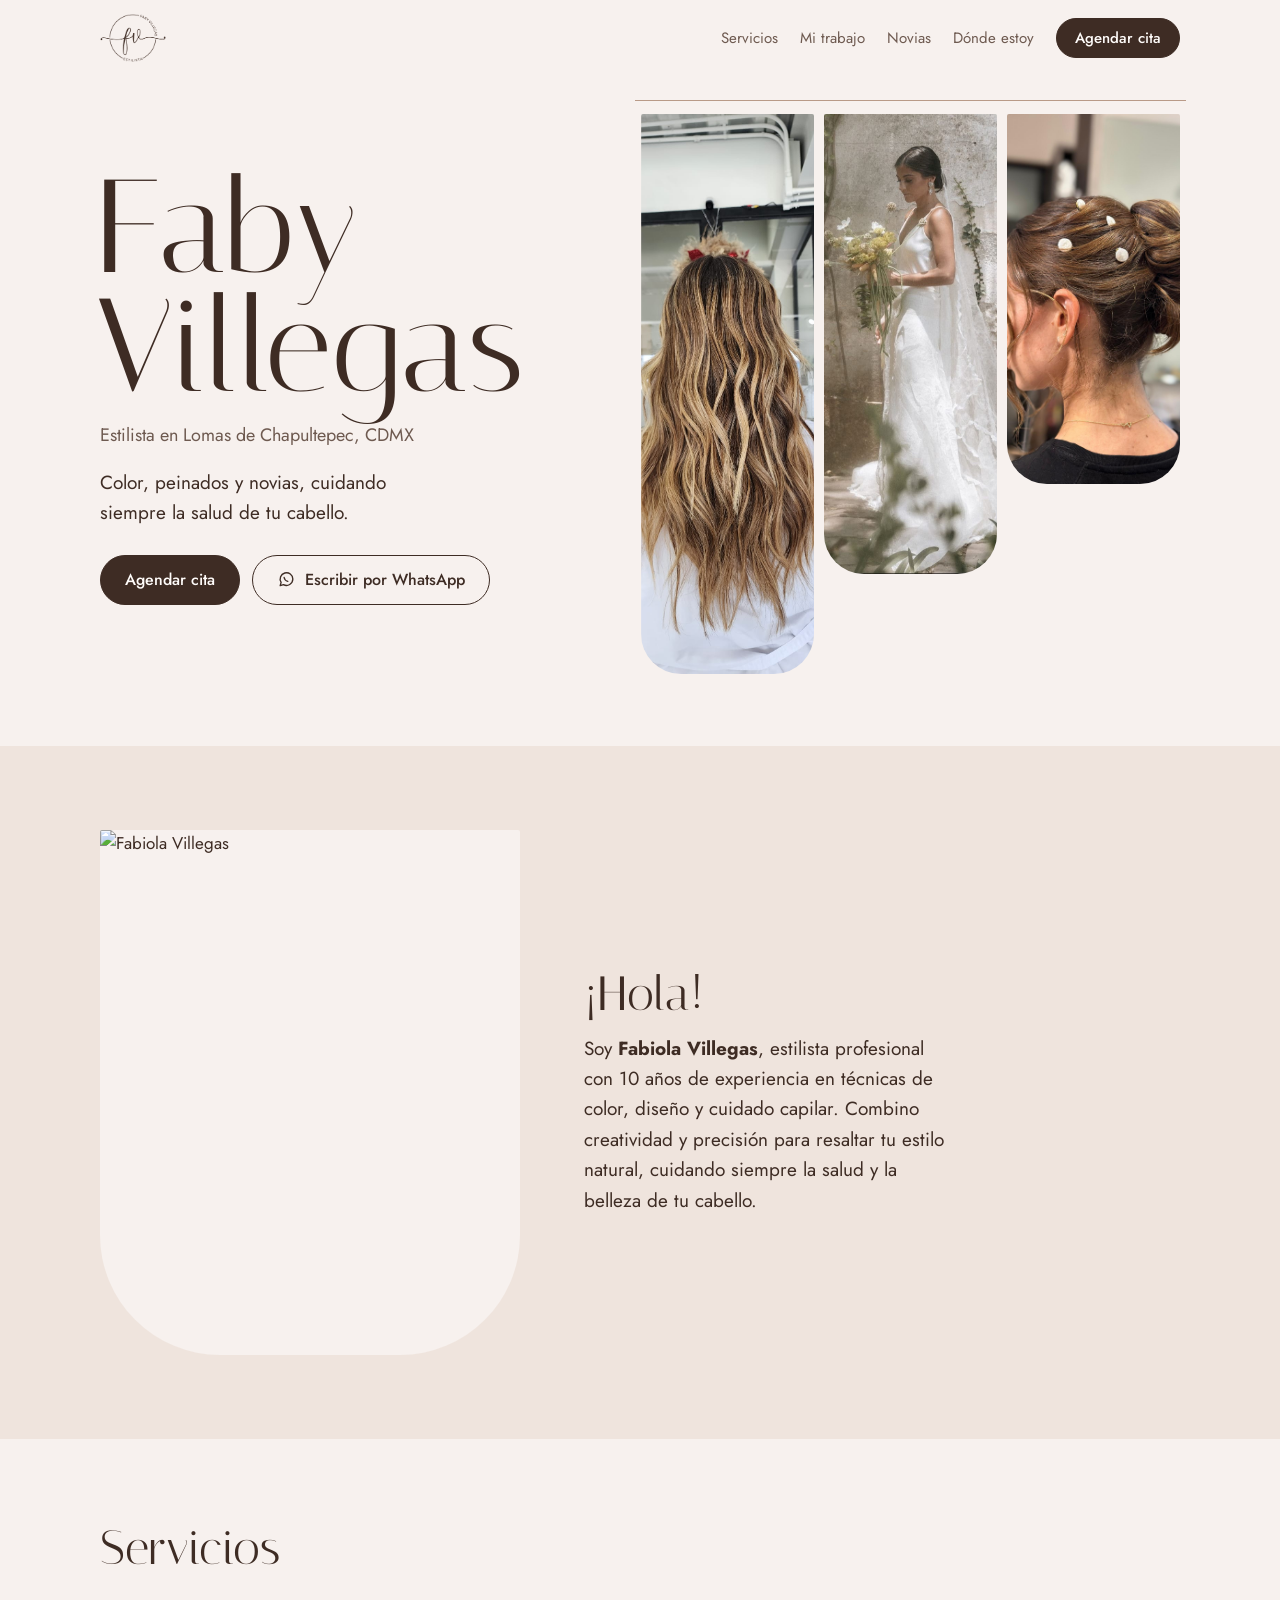
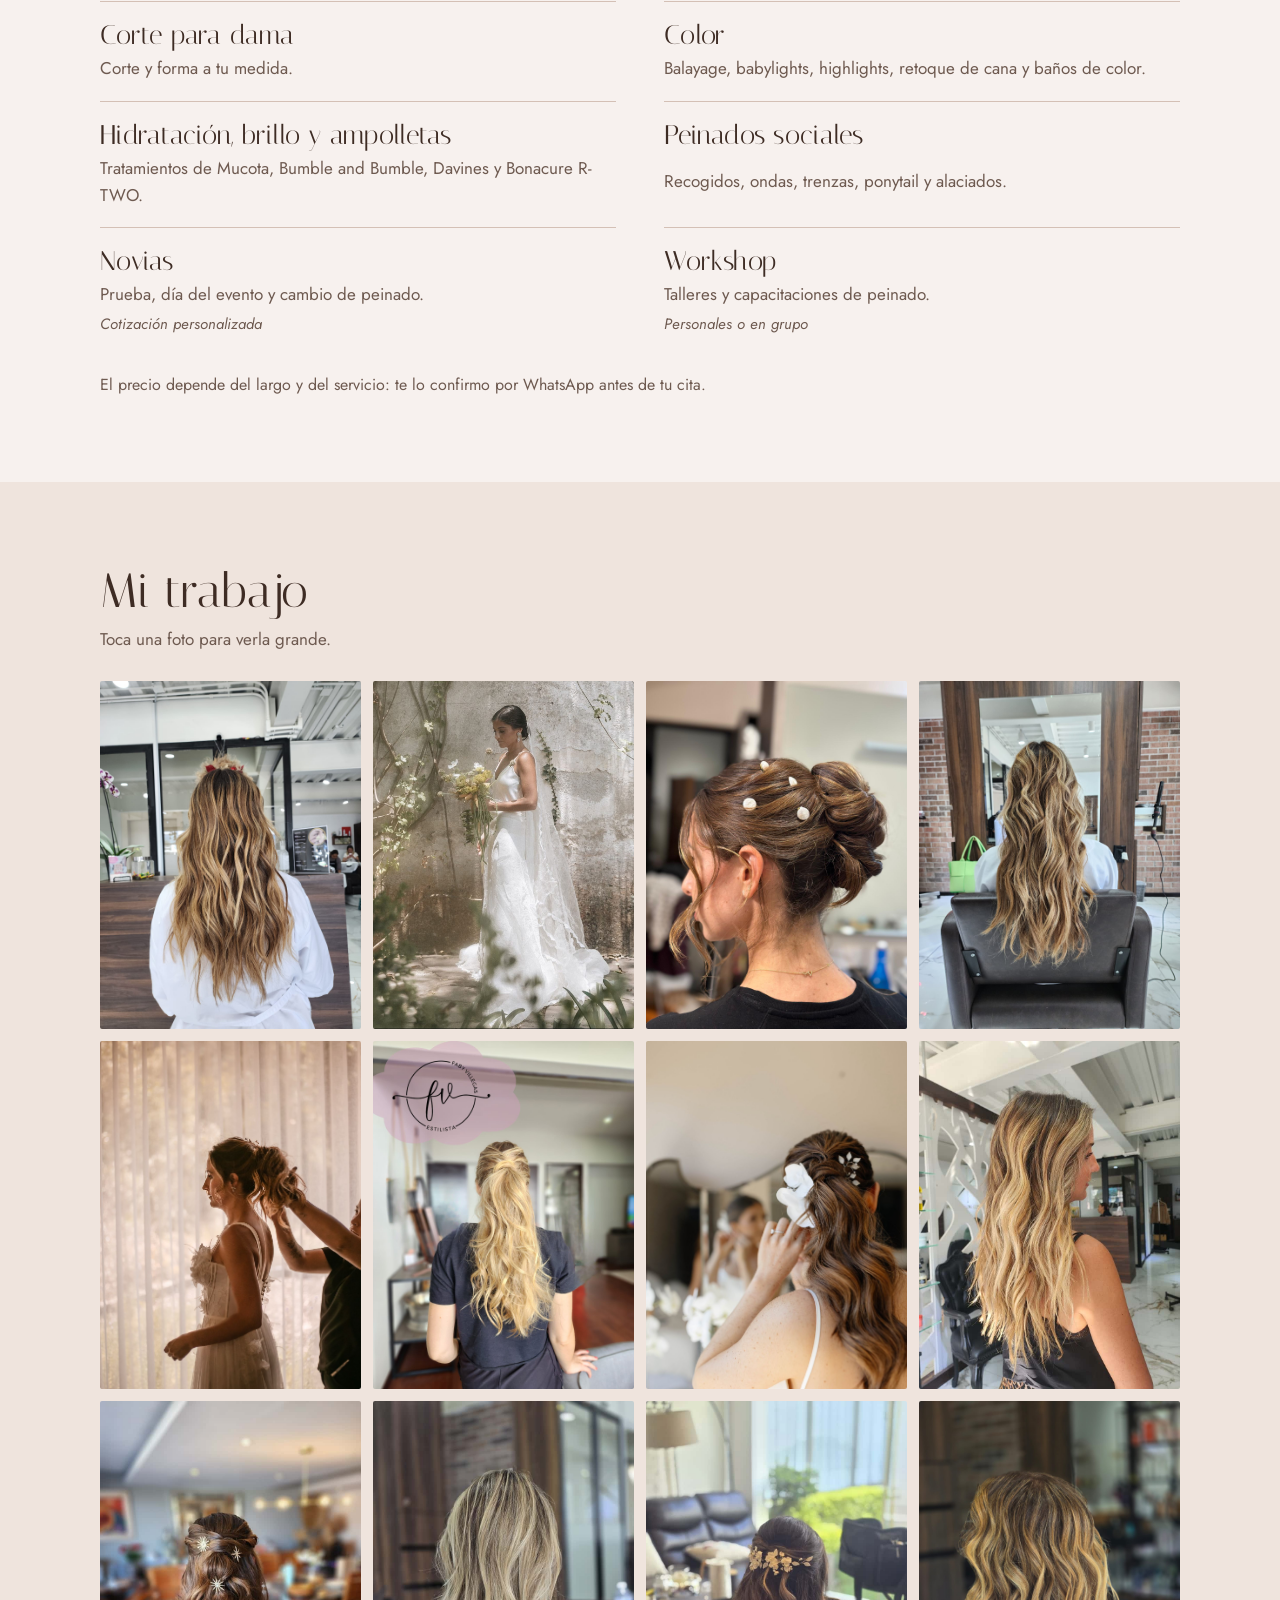
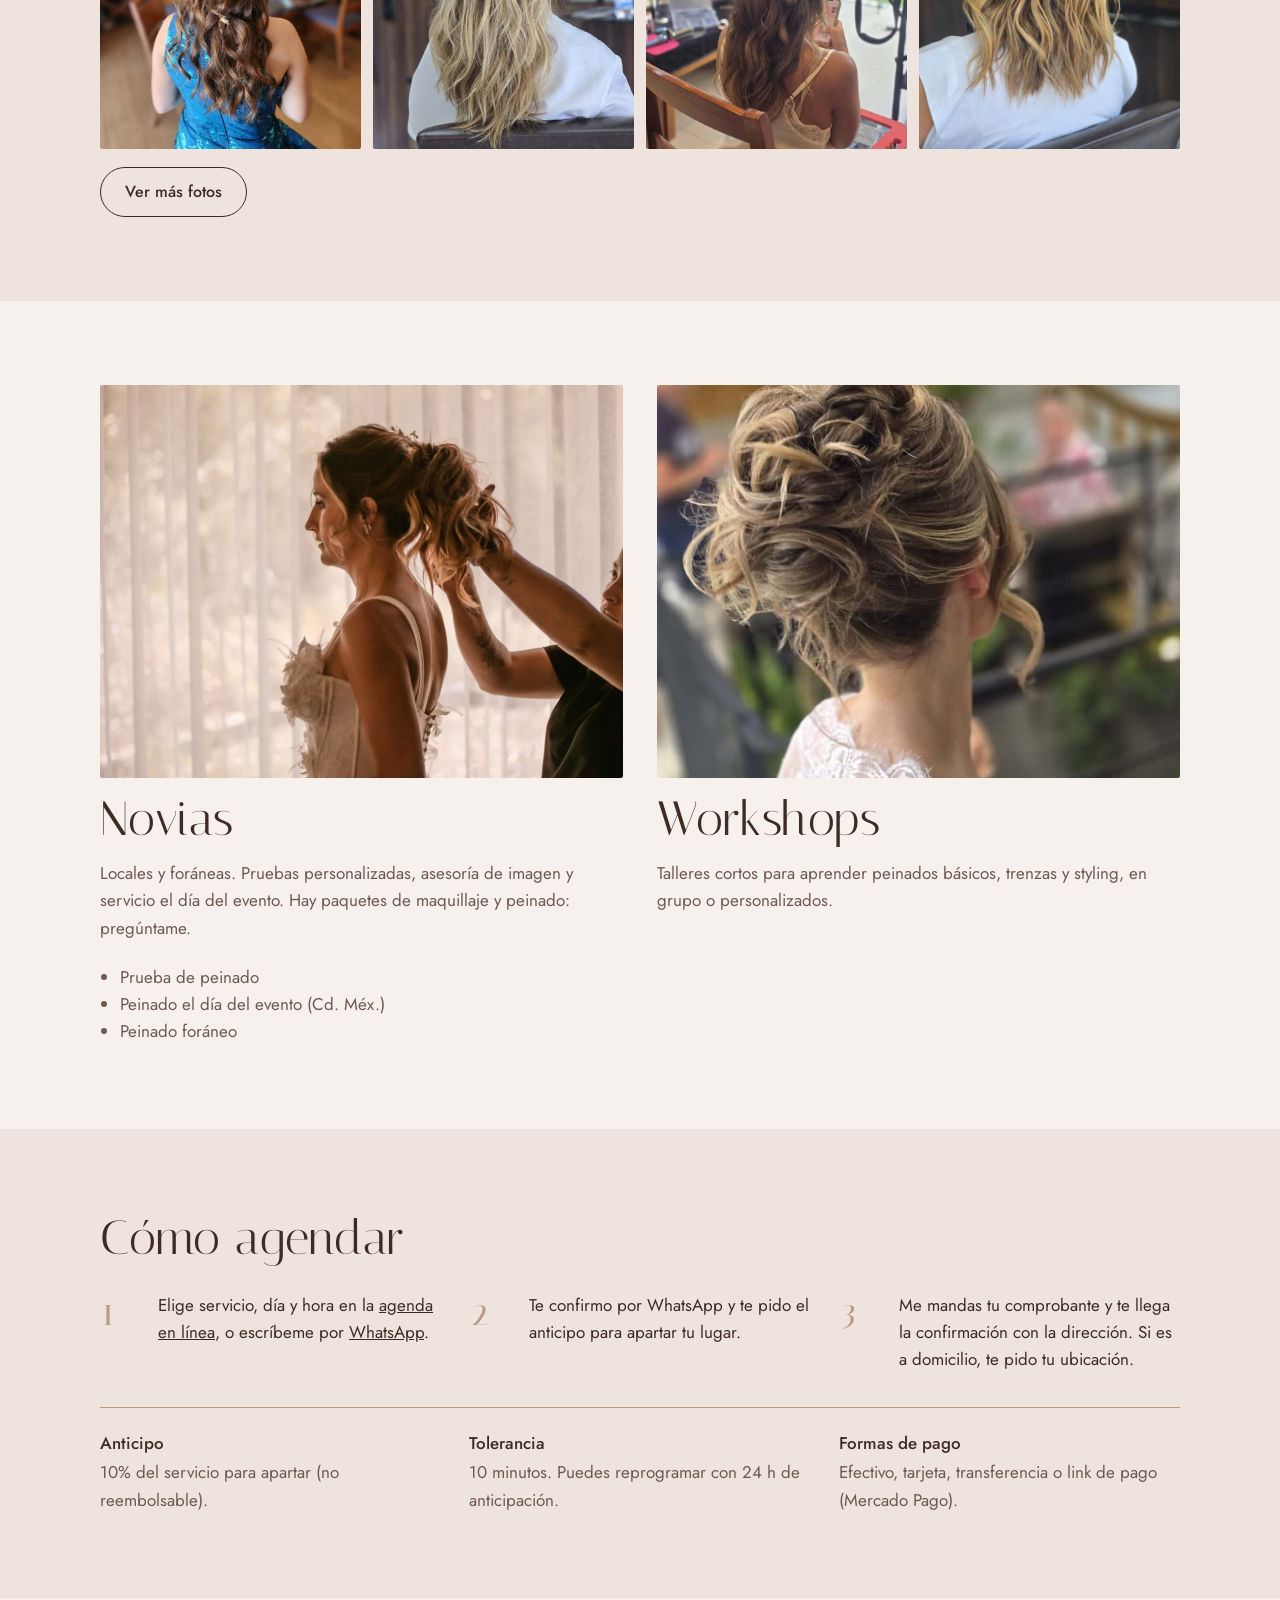
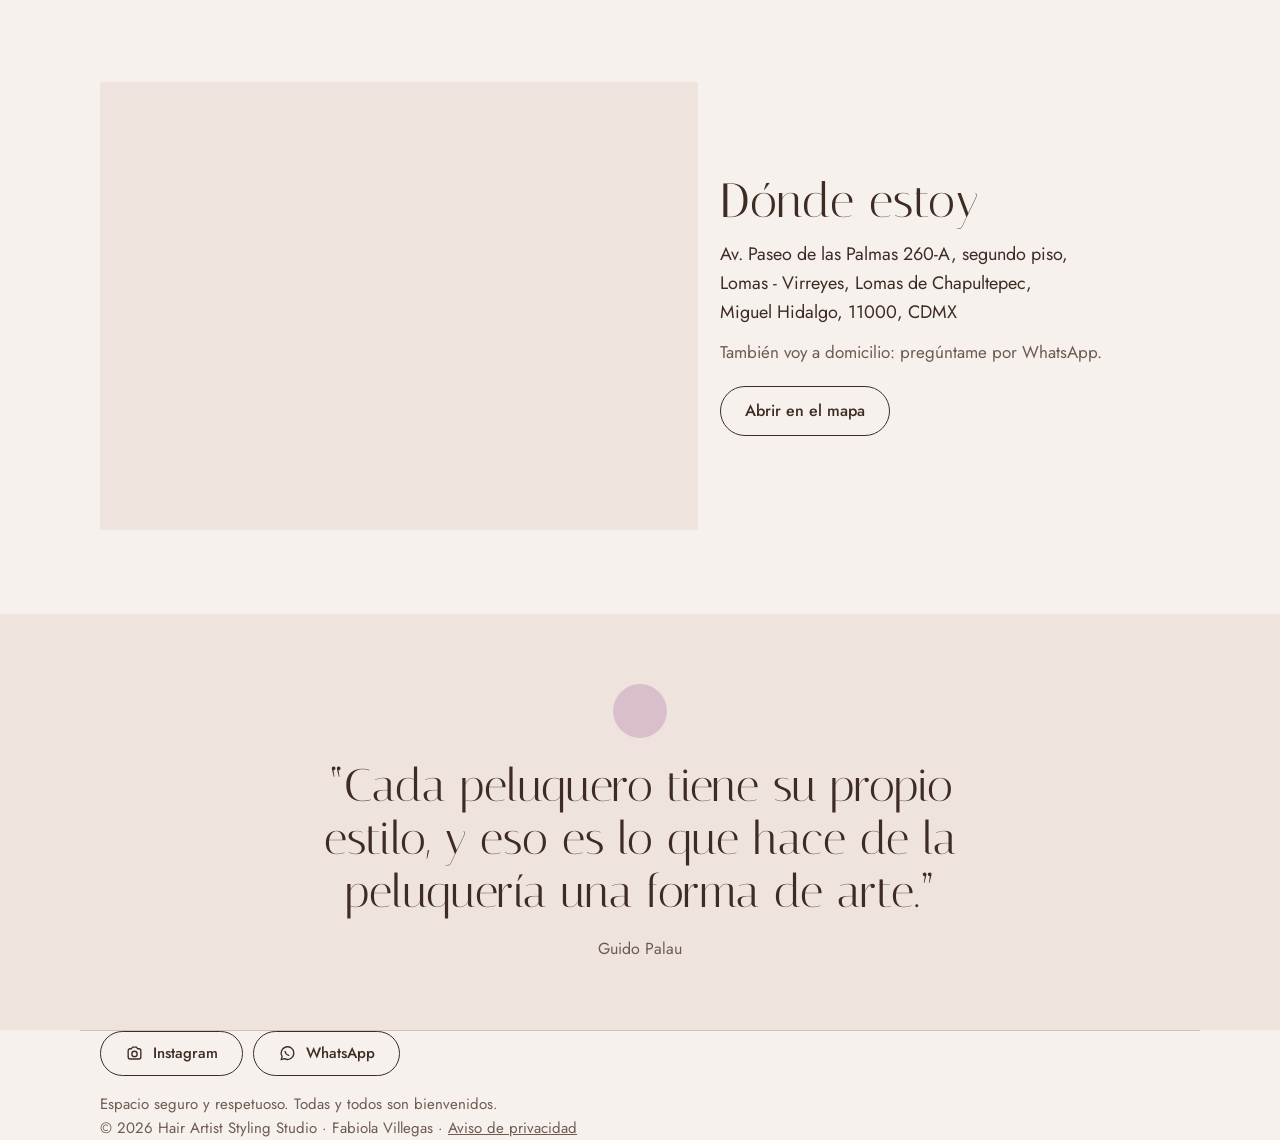
==== commit 848857ed: "Update index.html" ====
--- a/index.html
+++ b/index.html
@@ -160,6 +160,14 @@
     body { padding-bottom: 76px; }
 
     @media (min-width: 760px) {
+      /* Tableta: portada y «¡Hola!» en dos columnas, como en la computadora */
+      .portada { grid-template-columns: 1fr 1fr; align-items: center; gap: 32px; padding-top: 16px; padding-bottom: 56px; }
+      .portada h1 { font-size: clamp(64px, 12vw, 132px); }
+      .mechon:nth-child(1) { height: clamp(300px, 50vw, 560px); }
+      .mechon:nth-child(2) { height: clamp(240px, 41vw, 460px); }
+      .mechon:nth-child(3) { height: clamp(190px, 33vw, 370px); }
+      .sobre { grid-template-columns: minmax(260px, 340px) 1fr; gap: 44px; }
+      .barra nav { gap: 18px; }
       .galeria { grid-template-columns: repeat(3, 1fr); gap: 12px; }
       .dos { grid-template-columns: 1fr 1fr; }
       .servicios { display: grid; grid-template-columns: 1fr 1fr; column-gap: 48px; border-top: 0; }
@@ -170,7 +178,9 @@
     @media (min-width: 980px) {
       body { padding-bottom: 0; }
       .fija { display: none; }
-      .portada { grid-template-columns: 1fr 1.05fr; align-items: center; padding-top: 24px; padding-bottom: 72px; }
+      .portada { grid-template-columns: 1fr 1.05fr; align-items: center; gap: 28px; padding-top: 24px; padding-bottom: 72px; }
+      .portada h1 { font-size: 132px; }
+      .barra nav { gap: 22px; }
       .mechon:nth-child(1) { height: 560px; }
       .mechon:nth-child(2) { height: 460px; }
       .mechon:nth-child(3) { height: 370px; }
@@ -179,10 +189,16 @@
       section { padding: 84px 0; }
       .pasos { grid-template-columns: repeat(3, 1fr); gap: 32px; }
     }
-    @media (max-width: 979px) { .barra nav .menu, .barra nav .boton { display: none; } }
+    @media (max-width: 759px) { .barra nav .menu, .barra nav .boton { display: none; } }
     /* En el celular la barra de abajo aparece cuando ya no se ven los botones de la portada */
     .fija { transform: translateY(110%); transition: transform .3s ease; }
     .fija.visible { transform: none; }
+    /* En la tableta no ocupa todo el ancho: es una píldora en la esquina */
+    @media (min-width: 760px) and (max-width: 979px) {
+      .fija { left: auto; right: 20px; bottom: calc(18px + env(safe-area-inset-bottom)); grid-template-columns: auto auto; padding: 7px;
+        border: 1px solid rgba(185, 154, 135, .6); border-radius: 999px; transform: translateY(calc(100% + 60px)); }
+      .fija .boton.lleno { padding: 0 28px; }
+    }
     @media (prefers-reduced-motion: reduce) { .fija { transition: none; } }
   </style>
 </head>
@@ -309,7 +325,7 @@
       <a class="boton linea js-wa" href="#" target="_blank" rel="noopener"><svg viewBox="0 0 24 24" fill="none" stroke="currentColor" stroke-width="1.7" stroke-linecap="round" stroke-linejoin="round" aria-hidden="true"><path d="M20 11.5a8 8 0 0 1-11.8 7l-4.2 1.2 1.2-4A8 8 0 1 1 20 11.5z"/><path d="M9 9.5c.3 2 2.3 4.2 4.6 4.8"/></svg> WhatsApp</a>
     </div>
     <p>Espacio seguro y respetuoso. Todas y todos son bienvenidos.</p>
-    <p>© <span id="anio"></span> Hair Artist Styling Studio · Fabiola Villegas</p>
+    <p>© <span id="anio"></span> Hair Artist Styling Studio · Fabiola Villegas · <a href="aviso-privacidad.html">Aviso de privacidad</a></p>
   </footer>
 
   <div class="fija">
